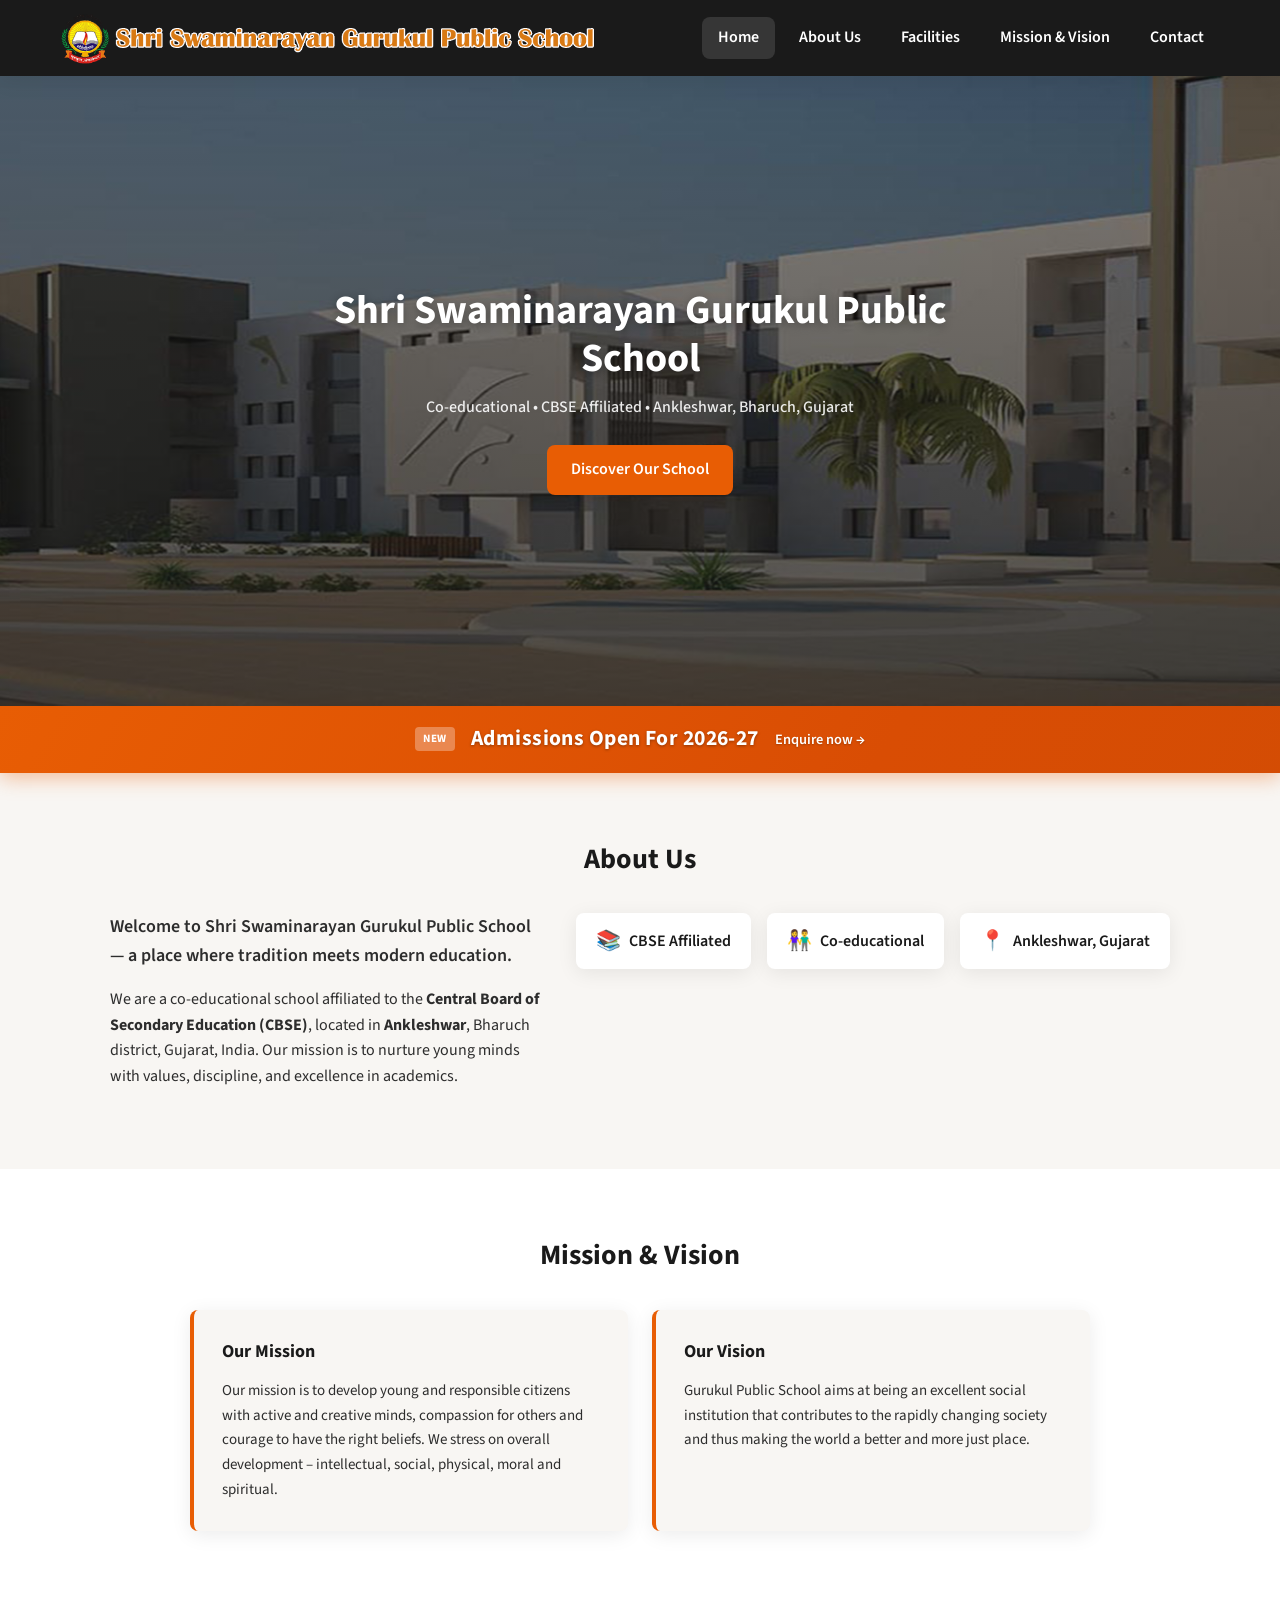
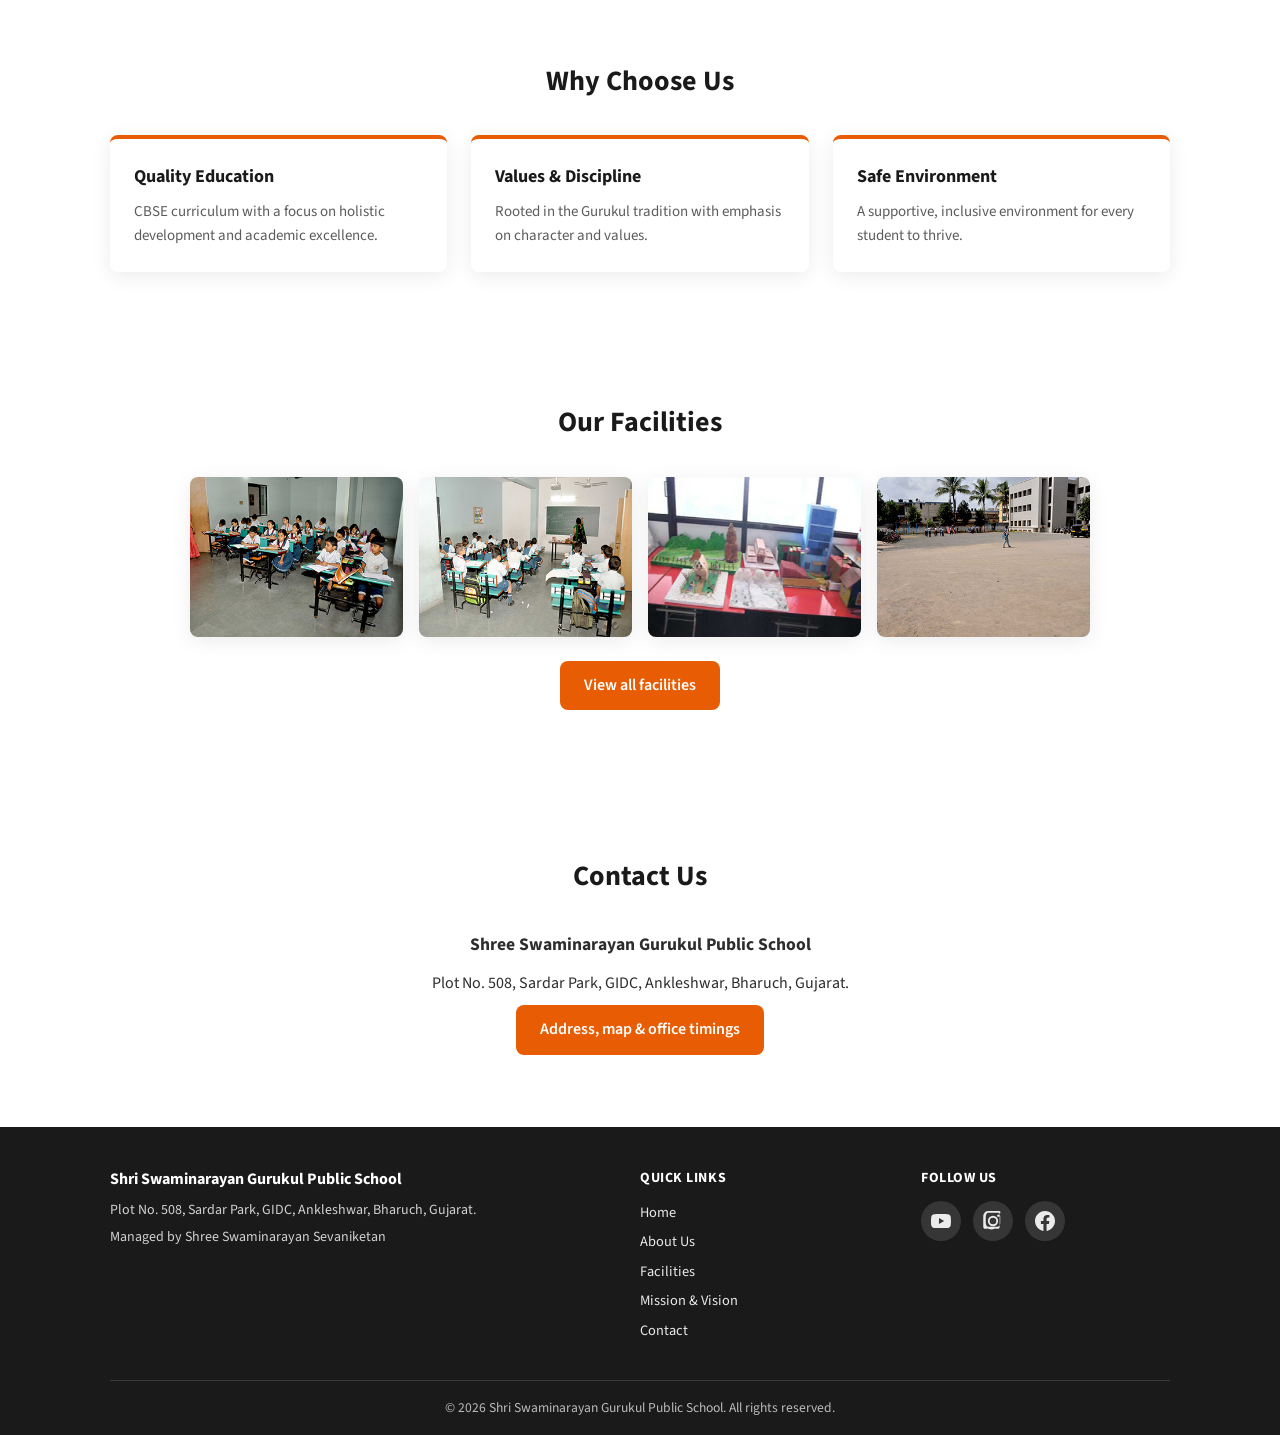
==== index.html @ f77df887 "Initial website" ====
<!DOCTYPE html>
<html lang="en">
<head>
  <meta charset="UTF-8">
  <meta name="viewport" content="width=device-width, initial-scale=1.0">
  <meta name="description" content="Shri Swaminarayan Gurukul Public School — Co-educational CBSE school in Ankleshwar, Bharuch, Gujarat, India.">
  <title>Shri Swaminarayan Gurukul Public School | Ankleshwar</title>
  <link rel="icon" href="images/GPS_Logo.gif" type="image/gif">
  <link rel="preconnect" href="https://fonts.googleapis.com">
  <link rel="preconnect" href="https://fonts.gstatic.com" crossorigin>
  <link href="https://fonts.googleapis.com/css2?family=Source+Sans+3:wght@400;600;700&display=swap" rel="stylesheet">
  <link rel="stylesheet" href="css/styles.css">
</head>
<body>
  <header class="header">
    <div class="header-inner">
      <a href="index.html" class="logo-link">
        <img src="images/GPS_Logo.gif" alt="Shri Swaminarayan Gurukul Public School" class="logo">
      </a>
      <button type="button" class="nav-toggle" aria-label="Open menu" aria-expanded="false">
        <span class="nav-toggle-bar"></span>
        <span class="nav-toggle-bar"></span>
        <span class="nav-toggle-bar"></span>
      </button>
      <nav class="nav">
        <ul class="nav-list">
          <li><a href="index.html" class="nav-link active">Home</a></li>
          <li><a href="about.html" class="nav-link">About Us</a></li>
          <li><a href="facilities.html" class="nav-link">Facilities</a></li>
          <li><a href="#mission-vision" class="nav-link">Mission & Vision</a></li>
          <li><a href="contact.html" class="nav-link">Contact</a></li>
        </ul>
      </nav>
    </div>
  </header>

  <main>
    <section class="hero">
      <div class="hero-overlay"></div>
      <img src="images/GPS.jpg" alt="Shri Swaminarayan Gurukul Public School campus" class="hero-image">
      <div class="hero-content">
        <h1 class="hero-title">Shri Swaminarayan Gurukul Public School</h1>
        <p class="hero-subtitle">Co-educational • CBSE Affiliated • Ankleshwar, Bharuch, Gujarat</p>
        <a href="#about" class="btn btn-primary">Discover Our School</a>
      </div>
    </section>

    <a href="contact.html" class="admissions-banner">
      <span class="admissions-banner-shine"></span>
      <span class="admissions-banner-content">
        <span class="admissions-banner-badge">New</span>
        <span class="admissions-banner-text">Admissions Open For 2026-27</span>
        <span class="admissions-banner-cta">Enquire now →</span>
      </span>
    </a>

    <section id="about" class="section about">
      <div class="container">
        <h2 class="section-title">About Us</h2>
        <div class="about-grid">
          <div class="about-content">
            <p class="about-lead">Welcome to Shri Swaminarayan Gurukul Public School — a place where tradition meets modern education.</p>
            <p>We are a co-educational school affiliated to the <strong>Central Board of Secondary Education (CBSE)</strong>, located in <strong>Ankleshwar</strong>, Bharuch district, Gujarat, India. Our mission is to nurture young minds with values, discipline, and excellence in academics.</p>
          </div>
          <div class="about-badges">
            <div class="badge">
              <span class="badge-icon">📚</span>
              <span>CBSE Affiliated</span>
            </div>
            <div class="badge">
              <span class="badge-icon">👫</span>
              <span>Co-educational</span>
            </div>
            <div class="badge">
              <span class="badge-icon">📍</span>
              <span>Ankleshwar, Gujarat</span>
            </div>
          </div>
        </div>
      </div>
    </section>

    <section id="mission-vision" class="section mission-vision">
      <div class="container">
        <h2 class="section-title">Mission & Vision</h2>
        <div class="mission-vision-grid">
          <div class="mission-vision-card mission">
            <h3>Our Mission</h3>
            <p>Our mission is to develop young and responsible citizens with active and creative minds, compassion for others and courage to have the right beliefs. We stress on overall development – intellectual, social, physical, moral and spiritual.</p>
          </div>
          <div class="mission-vision-card vision">
            <h3>Our Vision</h3>
            <p>Gurukul Public School aims at being an excellent social institution that contributes to the rapidly changing society and thus making the world a better and more just place.</p>
          </div>
        </div>
      </div>
    </section>

    <section id="highlights" class="section highlights">
      <div class="container">
        <h2 class="section-title">Why Choose Us</h2>
        <ul class="highlights-list">
          <li class="highlight-card">
            <h3>Quality Education</h3>
            <p>CBSE curriculum with a focus on holistic development and academic excellence.</p>
          </li>
          <li class="highlight-card">
            <h3>Values & Discipline</h3>
            <p>Rooted in the Gurukul tradition with emphasis on character and values.</p>
          </li>
          <li class="highlight-card">
            <h3>Safe Environment</h3>
            <p>A supportive, inclusive environment for every student to thrive.</p>
          </li>
        </ul>
      </div>
    </section>

    <section id="facilities" class="section facilities-teaser">
      <div class="container">
        <h2 class="section-title">Our Facilities</h2>
        <div class="facilities-teaser-grid">
          <a href="facilities.html" class="facility-teaser-item">
            <img src="images/classroom.jpg" alt="Classroom">
          </a>
          <a href="facilities.html" class="facility-teaser-item">
            <img src="images/science-lab.jpg" alt="Science Lab">
          </a>
          <a href="facilities.html" class="facility-teaser-item">
            <img src="images/art-craft-lab.jpg" alt="Art & Craft Lab">
          </a>
          <a href="facilities.html" class="facility-teaser-item">
            <img src="images/playground.jpg" alt="Playground">
          </a>
        </div>
        <p class="facilities-teaser-cta"><a href="facilities.html" class="btn btn-primary">View all facilities</a></p>
      </div>
    </section>

    <section id="contact" class="section contact">
      <div class="container">
        <h2 class="section-title">Contact Us</h2>
        <div class="contact-info">
          <p class="contact-name"><strong>Shree Swaminarayan Gurukul Public School</strong></p>
          <p>Plot No. 508, Sardar Park, GIDC, Ankleshwar, Bharuch, Gujarat.</p>
          <p><a href="contact.html" class="btn btn-primary">Address, map &amp; office timings</a></p>
        </div>
      </div>
    </section>
  </main>

  <footer class="footer">
    <div class="container">
      <div class="footer-grid">
        <div class="footer-brand">
          <p class="footer-school-name">Shri Swaminarayan Gurukul Public School</p>
          <p class="footer-address">Plot No. 508, Sardar Park, GIDC, Ankleshwar, Bharuch, Gujarat.</p>
          <p class="footer-managed">Managed by Shree Swaminarayan Sevaniketan</p>
        </div>
        <div class="footer-links">
          <p class="footer-heading">Quick Links</p>
          <ul class="footer-list">
            <li><a href="index.html">Home</a></li>
            <li><a href="about.html">About Us</a></li>
            <li><a href="facilities.html">Facilities</a></li>
            <li><a href="index.html#mission-vision">Mission &amp; Vision</a></li>
            <li><a href="contact.html">Contact</a></li>
          </ul>
        </div>
        <div class="footer-social">
          <p class="footer-heading">Follow Us</p>
          <div class="footer-social-links">
            <a href="https://www.youtube.com/@swaminarayangurukulanklesh1311" target="_blank" rel="noopener noreferrer" class="footer-social-link" aria-label="YouTube">
              <svg class="footer-icon" viewBox="0 0 24 24" aria-hidden="true"><path fill="currentColor" d="M23.498 6.186a3.016 3.016 0 0 0-2.122-2.136C19.505 3.545 12 3.545 12 3.545s-7.505 0-9.377.505A3.017 3.017 0 0 0 .502 6.186C0 8.07 0 12 0 12s0 3.93.502 5.814a3.016 3.016 0 0 0 2.122 2.136c1.871.505 9.376.505 9.376.505s7.505 0 9.377-.505a3.015 3.015 0 0 0 2.122-2.136C24 15.93 24 12 24 12s0-3.93-.502-5.814zM9.545 15.568V8.432L15.818 12l-6.273 3.568z"/></svg>
            </a>
            <a href="https://www.instagram.com/gurukul.publicschool/?hl=en" target="_blank" rel="noopener noreferrer" class="footer-social-link" aria-label="Instagram">
              <svg class="footer-icon" viewBox="0 0 24 24" aria-hidden="true"><path fill="currentColor" d="M12 2.163c3.204 0 3.584.012 4.85.07 3.252.058 2.844.278 3.808 3.848.058 1.665.057 4.427.057 4.427s-.002 2.762-.057 4.427c-.964 3.57-1.556 3.79-3.808 3.848-1.266.058-1.644.07-4.85.07-3.204 0-3.584-.012-4.85-.07-2.252-.058-2.844-.278-3.808-3.848-.058-1.665-.057-4.427-.057-4.427s.002-2.762.057-4.427c.964-3.57 1.556-3.79 3.808-3.848 1.266-.058 1.644-.07 4.85-.07zM12 0C8.741 0 8.333.014 7.053.072 2.695.272 2.69.658.457 4.84.298 6.57.286 9.336.286 12s.012 5.43.057 7.16c.262 1.383.607 2.084 2.373 2.084.56 0 1.07-.014 1.537-.041 3.018-.42 2.69 1.053 5.909 1.053s2.89-1.473 5.909-1.053c.467.027.977.041 1.537.041 1.766 0 2.111-.701 2.373-2.084.057-1.73.057-4.497.057-7.16s-.012-5.43-.057-7.16C21.31.658 21.705.272 17.947.072 16.667.014 16.259 0 12 0zm0 5.838a6.162 6.162 0 1 0 0 12.324 6.162 6.162 0 0 0 0-12.324zM12 16a4 4 0 1 1 0-8 4 4 0 0 1 0 8zm6.406-11.845a1.44 1.44 0 1 0 0 2.881 1.44 1.44 0 0 0 0-2.881z"/></svg>
            </a>
            <a href="https://www.facebook.com/gps.vibes/" target="_blank" rel="noopener noreferrer" class="footer-social-link" aria-label="Facebook">
              <svg class="footer-icon" viewBox="0 0 24 24" aria-hidden="true"><path fill="currentColor" d="M24 12.073c0-6.627-5.373-12-12-12s-12 5.373-12 12c0 5.99 4.388 10.954 10.125 11.854v-8.385H7.078v-3.47h3.047V9.43c0-3.007 1.792-4.669 4.533-4.669 1.312 0 2.686.235 2.686.235v2.953H15.83c-1.491 0-1.956.925-1.956 1.874v2.25h3.328l-.532 3.47h-2.796v8.385C19.612 23.027 24 18.062 24 12.073z"/></svg>
            </a>
          </div>
        </div>
      </div>
      <div class="footer-bottom">
        <p>&copy; <span id="year"></span> Shri Swaminarayan Gurukul Public School. All rights reserved.</p>
      </div>
    </div>
  </footer>

  <script src="js/main.js"></script>
</body>
</html>
---- css/styles.css ----
/* ----- Variables (school branding) ----- */
:root {
  --color-primary: #e85d04;
  --color-primary-dark: #c44a03;
  --color-dark: #1a1a1a;
  --color-light: #f8f6f3;
  --color-white: #ffffff;
  --color-text: #2d2d2d;
  --color-text-muted: #5c5c5c;
  --font-sans: "Source Sans 3", system-ui, sans-serif;
  --shadow: 0 4px 20px rgba(0, 0, 0, 0.08);
  --shadow-hover: 0 8px 30px rgba(0, 0, 0, 0.12);
  --radius: 8px;
  --header-height: 72px;
}

/* ----- Reset & base ----- */
*,
*::before,
*::after {
  box-sizing: border-box;
}

html {
  scroll-behavior: smooth;
}

body {
  margin: 0;
  font-family: var(--font-sans);
  font-size: 1rem;
  line-height: 1.6;
  color: var(--color-text);
  background-color: var(--color-white);
}

img {
  max-width: 100%;
  height: auto;
  display: block;
}

a {
  color: var(--color-primary);
  text-decoration: none;
}

a:hover {
  color: var(--color-primary-dark);
}

/* ----- Layout ----- */
.container {
  width: 100%;
  max-width: 1100px;
  margin: 0 auto;
  padding: 0 1.25rem;
}

.section {
  padding: 4rem 0;
}

.section-title {
  margin: 0 0 2rem;
  font-size: 1.75rem;
  font-weight: 700;
  color: var(--color-dark);
  text-align: center;
}

/* ----- Header ----- */
.header {
  position: sticky;
  top: 0;
  z-index: 100;
  background: var(--color-dark);
  box-shadow: var(--shadow);
}

.header-inner {
  display: flex;
  align-items: center;
  justify-content: space-between;
  max-width: 1200px;
  margin: 0 auto;
  padding: 0.75rem 1.25rem;
  min-height: var(--header-height);
}

.logo-link {
  display: flex;
  align-items: center;
}

.logo {
  height: 52px;
  width: auto;
}

.nav-toggle {
  display: none;
  flex-direction: column;
  justify-content: center;
  gap: 5px;
  width: 44px;
  height: 44px;
  padding: 0;
  border: none;
  background: transparent;
  cursor: pointer;
  color: var(--color-white);
}

.nav-toggle-bar {
  display: block;
  width: 24px;
  height: 2px;
  background: currentColor;
  border-radius: 1px;
  transition: transform 0.2s ease, opacity 0.2s ease;
}

.nav-toggle[aria-expanded="true"] .nav-toggle-bar:nth-child(1) {
  transform: translateY(7px) rotate(45deg);
}

.nav-toggle[aria-expanded="true"] .nav-toggle-bar:nth-child(2) {
  opacity: 0;
}

.nav-toggle[aria-expanded="true"] .nav-toggle-bar:nth-child(3) {
  transform: translateY(-7px) rotate(-45deg);
}

.nav-list {
  display: flex;
  align-items: center;
  gap: 0.5rem;
  list-style: none;
  margin: 0;
  padding: 0;
}

.nav-link {
  display: block;
  padding: 0.5rem 1rem;
  color: var(--color-white);
  font-weight: 600;
  border-radius: var(--radius);
  transition: background 0.2s ease, color 0.2s ease;
}

.nav-link:hover,
.nav-link.active {
  background: rgba(255, 255, 255, 0.12);
  color: var(--color-white);
}

/* ----- Hero ----- */
.hero {
  position: relative;
  min-height: 70vh;
  display: flex;
  align-items: center;
  justify-content: center;
  overflow: hidden;
}

.hero-image {
  position: absolute;
  inset: 0;
  width: 100%;
  height: 100%;
  object-fit: cover;
}

.hero-overlay {
  position: absolute;
  inset: 0;
  background: linear-gradient(
    to bottom,
    rgba(26, 26, 26, 0.5) 0%,
    rgba(26, 26, 26, 0.75) 100%
  );
  z-index: 1;
}

.hero-content {
  position: relative;
  z-index: 2;
  text-align: center;
  padding: 2rem 1.5rem;
  max-width: 700px;
}

.hero-title {
  margin: 0 0 0.75rem;
  font-size: clamp(1.75rem, 4vw, 2.5rem);
  font-weight: 700;
  color: var(--color-white);
  text-shadow: 0 2px 10px rgba(0, 0, 0, 0.3);
  line-height: 1.2;
}

.hero-subtitle {
  margin: 0 0 1.5rem;
  font-size: 1rem;
  color: rgba(255, 255, 255, 0.9);
  font-weight: 500;
}

.btn {
  display: inline-block;
  padding: 0.75rem 1.5rem;
  font-family: var(--font-sans);
  font-size: 1rem;
  font-weight: 600;
  border-radius: var(--radius);
  border: none;
  cursor: pointer;
  transition: background 0.2s ease, transform 0.15s ease;
}

.btn-primary {
  background: var(--color-primary);
  color: var(--color-white);
}

.btn-primary:hover {
  background: var(--color-primary-dark);
  transform: translateY(-1px);
}

/* ----- Admissions banner ----- */
.admissions-banner {
  display: block;
  position: relative;
  margin: 0;
  padding: 1rem 1.5rem;
  background: linear-gradient(120deg, var(--color-primary) 0%, #d94d04 35%, var(--color-primary-dark) 100%);
  background-size: 200% 100%;
  color: #fff;
  text-align: center;
  text-decoration: none;
  overflow: hidden;
  animation: admissions-bg-shift 6s ease-in-out infinite;
  box-shadow: 0 4px 20px rgba(232, 93, 4, 0.4);
  transition: box-shadow 0.3s ease, transform 0.3s ease;
}

.admissions-banner:hover {
  box-shadow: 0 6px 24px rgba(232, 93, 4, 0.35);
  transform: scale(1.01);
  background: linear-gradient(120deg, #eb6b1a 0%, #e85d04 50%, #d94d04 100%);
  background-size: 200% 100%;
}

.admissions-banner-shine {
  position: absolute;
  top: 0;
  left: -100%;
  width: 60%;
  height: 100%;
  background: linear-gradient(
    90deg,
    transparent 0%,
    rgba(255, 255, 255, 0.25) 50%,
    transparent 100%
  );
  animation: admissions-shine 3s ease-in-out infinite;
}

.admissions-banner-content {
  position: relative;
  display: inline-flex;
  flex-wrap: wrap;
  align-items: center;
  justify-content: center;
  gap: 0.5rem 1rem;
}

.admissions-banner-badge {
  display: inline-block;
  padding: 0.2rem 0.5rem;
  font-size: 0.7rem;
  font-weight: 700;
  letter-spacing: 0.05em;
  text-transform: uppercase;
  background: rgba(255, 255, 255, 0.3);
  border-radius: 4px;
  animation: admissions-pulse 2s ease-in-out infinite;
}

.admissions-banner-text {
  font-size: clamp(1rem, 2.5vw, 1.35rem);
  font-weight: 700;
  letter-spacing: 0.02em;
  text-shadow: 0 1px 3px rgba(0, 0, 0, 0.35);
  color: #fff;
}

.admissions-banner-cta {
  font-size: 0.9rem;
  font-weight: 600;
  color: #fff;
  text-shadow: 0 1px 2px rgba(0, 0, 0, 0.25);
  transition: transform 0.25s ease;
}

.admissions-banner:hover .admissions-banner-cta {
  transform: translateX(4px);
}

@keyframes admissions-bg-shift {
  0%, 100% { background-position: 0% 50%; }
  50% { background-position: 100% 50%; }
}

@keyframes admissions-shine {
  0% { left: -100%; }
  60%, 100% { left: 150%; }
}

@keyframes admissions-pulse {
  0%, 100% { opacity: 1; transform: scale(1); }
  50% { opacity: 0.9; transform: scale(1.05); }
}

/* ----- Page hero (inner pages) ----- */
.page-hero {
  padding: 3rem 0;
  background: linear-gradient(135deg, var(--color-dark) 0%, #2d2d2d 100%);
  color: var(--color-white);
  text-align: center;
}

.page-hero-title {
  margin: 0 0 0.5rem;
  font-size: clamp(1.75rem, 4vw, 2.25rem);
  font-weight: 700;
}

.page-hero-subtitle {
  margin: 0;
  font-size: 1rem;
  color: rgba(255, 255, 255, 0.85);
}

/* ----- About page: Principal ----- */
.principal-message {
  background: var(--color-white);
}

.principal-block {
  max-width: 800px;
  margin: 0 auto;
  display: grid;
  gap: 1.5rem;
  align-items: start;
}

@media (min-width: 640px) {
  .principal-block {
    grid-template-columns: 200px 1fr;
  }
}

.principal-photo {
  margin: 0 auto;
}

.principal-img {
  width: 100%;
  max-width: 200px;
  height: auto;
  display: block;
  border-radius: var(--radius);
  box-shadow: var(--shadow);
}

.principal-content p {
  margin: 0 0 1rem;
  color: var(--color-text);
  line-height: 1.7;
}

.principal-lead {
  font-size: 1rem;
  color: var(--color-text-muted);
}

.principal-sign {
  margin-top: 1.5rem !important;
  font-size: 0.95rem;
  color: var(--color-text-muted);
}

/* ----- About page: Our Story ----- */
.about-story {
  background: var(--color-light);
}

.about-story-content {
  max-width: 720px;
  margin: 0 auto;
}

.about-story-content p {
  margin: 0 0 1rem;
  color: var(--color-text);
}

.about-story-content p:last-child {
  margin-bottom: 0;
}

/* ----- About page: Management ----- */
.management {
  background: var(--color-white);
}

.management-block {
  max-width: 720px;
  margin: 0 auto;
  padding: 1.5rem;
  background: var(--color-light);
  border-radius: var(--radius);
  border-left: 4px solid var(--color-primary);
}

.management-block p {
  margin: 0;
  color: var(--color-text);
  line-height: 1.7;
}

/* ----- Administration ----- */
.administration {
  background: var(--color-white);
}

.admin-trust-block {
  max-width: 560px;
  margin: 0 auto 2.5rem;
  padding: 1.25rem 1.5rem;
  background: var(--color-light);
  border-radius: var(--radius);
  border-left: 4px solid var(--color-primary);
}

.admin-trust-block p {
  margin: 0 0 0.5rem;
  color: var(--color-text);
  line-height: 1.6;
}

.admin-trust-block p:last-child {
  margin-bottom: 0;
}

.admin-leadership {
  display: grid;
  gap: 2rem;
  margin-bottom: 2.5rem;
  grid-template-columns: repeat(auto-fit, minmax(240px, 1fr));
  max-width: 700px;
  margin-left: auto;
  margin-right: auto;
  margin-bottom: 2.5rem;
}

.admin-card {
  text-align: center;
  padding: 1.25rem;
  background: var(--color-light);
  border-radius: var(--radius);
  box-shadow: var(--shadow);
}

.admin-photo-wrap {
  width: 140px;
  height: 140px;
  margin: 0 auto 1rem;
  border-radius: 50%;
  overflow: hidden;
  background: var(--color-white);
  box-shadow: var(--shadow);
}

.admin-photo {
  width: 100%;
  height: 100%;
  object-fit: cover;
  display: block;
}

.admin-name {
  margin: 0 0 0.25rem;
  font-size: 1rem;
  font-weight: 700;
  color: var(--color-dark);
}

.admin-role {
  margin: 0 0 0.5rem;
  font-size: 0.9375rem;
  font-weight: 600;
  color: var(--color-primary);
}

.admin-note {
  margin: 0;
  font-size: 0.875rem;
  color: var(--color-text-muted);
  font-style: italic;
}

.admin-trustees {
  max-width: 480px;
  margin: 0 auto;
  padding: 1.25rem 1.5rem;
  background: var(--color-light);
  border-radius: var(--radius);
}

.admin-trustees-title {
  margin: 0 0 0.75rem;
  font-size: 1.0625rem;
  font-weight: 700;
  color: var(--color-dark);
}

.admin-trustees-list {
  margin: 0;
  padding: 0 0 0 1.25rem;
  color: var(--color-text);
  line-height: 1.8;
}

/* ----- Section CTA ----- */
.section-cta {
  text-align: center;
  margin: 2rem 0 0;
}

/* ----- School at a glance ----- */
.school-at-glance {
  background: var(--color-light);
}

.glance-grid {
  display: grid;
  gap: 1rem;
  grid-template-columns: repeat(auto-fit, minmax(200px, 1fr));
  max-width: 800px;
  margin: 0 auto;
}

.glance-item {
  display: flex;
  flex-direction: column;
  align-items: center;
  gap: 0.5rem;
  padding: 1.25rem 1rem;
  background: var(--color-white);
  border-radius: var(--radius);
  box-shadow: var(--shadow);
  text-align: center;
}

.glance-icon {
  font-size: 1.75rem;
}

.glance-label {
  font-size: 0.9375rem;
  font-weight: 600;
  color: var(--color-dark);
}

/* ----- About ----- */
.about {
  background: var(--color-light);
}

.about-grid {
  display: grid;
  gap: 2rem;
  align-items: start;
}

@media (min-width: 768px) {
  .about-grid {
    grid-template-columns: 1fr auto;
  }
}

.about-content p {
  margin: 0 0 1rem;
  color: var(--color-text);
}

.about-lead {
  font-size: 1.125rem;
  font-weight: 600;
  color: var(--color-dark);
}

.about-badges {
  display: flex;
  flex-wrap: wrap;
  gap: 1rem;
  justify-content: center;
}

@media (min-width: 768px) {
  .about-badges {
    justify-content: flex-end;
  }
}

.badge {
  display: flex;
  align-items: center;
  gap: 0.5rem;
  padding: 0.75rem 1.25rem;
  background: var(--color-white);
  border-radius: var(--radius);
  box-shadow: var(--shadow);
  font-weight: 600;
  color: var(--color-dark);
}

.badge-icon {
  font-size: 1.25rem;
}

/* ----- Mission & Vision ----- */
.mission-vision {
  background: var(--color-white);
}

.mission-vision-grid {
  display: grid;
  gap: 1.5rem;
  max-width: 900px;
  margin: 0 auto;
}

@media (min-width: 640px) {
  .mission-vision-grid {
    grid-template-columns: 1fr 1fr;
  }
}

.mission-vision-card {
  padding: 1.75rem;
  background: var(--color-light);
  border-radius: var(--radius);
  border-left: 4px solid var(--color-primary);
  box-shadow: var(--shadow);
}

.mission-vision-card h3 {
  margin: 0 0 0.75rem;
  font-size: 1.125rem;
  color: var(--color-dark);
}

.mission-vision-card p {
  margin: 0;
  font-size: 0.9375rem;
  color: var(--color-text);
  line-height: 1.65;
}

/* ----- Highlights ----- */
.highlights-list {
  display: grid;
  gap: 1.5rem;
  list-style: none;
  margin: 0;
  padding: 0;
}

@media (min-width: 640px) {
  .highlights-list {
    grid-template-columns: repeat(3, 1fr);
  }
}

.highlight-card {
  padding: 1.5rem;
  background: var(--color-white);
  border-radius: var(--radius);
  box-shadow: var(--shadow);
  border-top: 4px solid var(--color-primary);
  transition: box-shadow 0.2s ease, transform 0.2s ease;
}

.highlight-card:hover {
  box-shadow: var(--shadow-hover);
  transform: translateY(-2px);
}

.highlight-card h3 {
  margin: 0 0 0.5rem;
  font-size: 1.125rem;
  color: var(--color-dark);
}

.highlight-card p {
  margin: 0;
  font-size: 0.9375rem;
  color: var(--color-text-muted);
}

/* ----- Contact ----- */
.contact-info {
  text-align: center;
  max-width: 500px;
  margin: 0 auto;
}

.contact-info p {
  margin: 0 0 0.5rem;
  color: var(--color-text);
}

.contact-name {
  font-size: 1.1rem;
  margin-bottom: 0.75rem !important;
}

.contact-managed {
  margin-top: 1rem !important;
  font-size: 0.95rem;
  color: var(--color-text-muted);
}

.contact-address {
  margin-top: 0.5rem !important;
  font-size: 1rem;
}

/* ----- Contact page ----- */
.contact-page-grid {
  display: grid;
  gap: 1.5rem;
  margin-bottom: 3rem;
}

@media (min-width: 768px) {
  .contact-page-grid {
    grid-template-columns: 1fr 1fr;
  }
}

.contact-details-card,
.contact-timings-card {
  padding: 1.75rem;
  background: var(--color-light);
  border-radius: var(--radius);
  border-left: 4px solid var(--color-primary);
  box-shadow: var(--shadow);
}

.contact-card-title {
  margin: 0 0 1rem;
  font-size: 1.25rem;
  font-weight: 700;
  color: var(--color-dark);
}

.contact-details-card p,
.contact-timings-card p {
  margin: 0 0 0.5rem;
  color: var(--color-text);
}

.contact-address-block {
  margin: 0.75rem 0 1rem;
  font-style: normal;
  line-height: 1.6;
  color: var(--color-text);
}

.contact-extra {
  margin-top: 1rem !important;
}

.contact-placeholder {
  color: var(--color-text-muted);
  font-style: italic;
}

.timings-list {
  margin: 0;
}

.timings-list dt {
  font-weight: 600;
  color: var(--color-dark);
  margin-top: 0.75rem;
}

.timings-list dt:first-child {
  margin-top: 0;
}

.timings-list dd {
  margin: 0.25rem 0 0;
  color: var(--color-text);
}

.timings-note {
  margin-top: 1rem !important;
  font-size: 0.9rem;
  color: var(--color-text-muted);
}

.contact-map-section {
  margin-top: 2rem;
}

.contact-map-section .section-title {
  margin-bottom: 1rem;
}

.map-wrapper {
  position: relative;
  width: 100%;
  border-radius: var(--radius);
  overflow: hidden;
  box-shadow: var(--shadow);
  background: var(--color-light);
  aspect-ratio: 16 / 10;
}

.contact-map {
  position: absolute;
  top: 0;
  left: 0;
  width: 100%;
  height: 100%;
  border: 0;
}

.map-link-p {
  text-align: center;
  margin: 1rem 0 0;
}

.map-link-p .btn {
  display: inline-block;
}

/* ----- Facilities ----- */
.facilities-intro {
  text-align: center;
  max-width: 600px;
  margin: 0 auto 2rem;
  color: var(--color-text);
}

.facilities-grid {
  display: grid;
  gap: 1.5rem;
  list-style: none;
  margin: 0;
  padding: 0;
  grid-template-columns: repeat(auto-fill, minmax(260px, 1fr));
}

.facility-card {
  background: var(--color-white);
  border-radius: var(--radius);
  box-shadow: var(--shadow);
  overflow: hidden;
  transition: box-shadow 0.2s ease, transform 0.2s ease;
}

.facility-card:hover {
  box-shadow: var(--shadow-hover);
  transform: translateY(-2px);
}

.facility-image-wrap {
  aspect-ratio: 4 / 3;
  overflow: hidden;
  background: var(--color-light);
}

.facility-image {
  width: 100%;
  height: 100%;
  object-fit: cover;
  display: block;
}

.facility-title {
  margin: 0;
  padding: 1rem 1.25rem;
  font-size: 1.0625rem;
  font-weight: 700;
  color: var(--color-dark);
}

/* Facilities teaser on home */
.facilities-teaser {
  background: var(--color-white);
}

.facilities-teaser-grid {
  display: grid;
  gap: 1rem;
  grid-template-columns: repeat(4, 1fr);
  max-width: 900px;
  margin: 0 auto 1.5rem;
}

@media (max-width: 767px) {
  .facilities-teaser-grid {
    grid-template-columns: repeat(2, 1fr);
  }
}

.facility-teaser-item {
  display: block;
  border-radius: var(--radius);
  overflow: hidden;
  box-shadow: var(--shadow);
  transition: box-shadow 0.2s ease;
}

.facility-teaser-item:hover {
  box-shadow: var(--shadow-hover);
}

.facility-teaser-item img {
  width: 100%;
  aspect-ratio: 4 / 3;
  object-fit: cover;
  display: block;
}

.facilities-teaser .btn {
  display: inline-block;
}

.facilities-teaser-cta {
  text-align: center;
}

/* ----- Footer ----- */
.footer {
  padding: 2.5rem 0 0;
  background: var(--color-dark);
  color: rgba(255, 255, 255, 0.85);
  font-size: 0.9rem;
}

.footer a {
  color: rgba(255, 255, 255, 0.9);
  text-decoration: none;
  transition: color 0.2s ease;
}

.footer a:hover {
  color: var(--color-white);
}

.footer-grid {
  display: grid;
  gap: 2rem;
  padding-bottom: 2rem;
  border-bottom: 1px solid rgba(255, 255, 255, 0.15);
}

@media (min-width: 640px) {
  .footer-grid {
    grid-template-columns: 1fr 1fr 1fr;
  }
}

@media (min-width: 900px) {
  .footer-grid {
    grid-template-columns: 2fr 1fr 1fr;
  }
}

.footer-school-name {
  margin: 0 0 0.5rem;
  font-weight: 700;
  font-size: 1rem;
  color: var(--color-white);
}

.footer-address,
.footer-managed {
  margin: 0 0 0.35rem;
  font-size: 0.875rem;
  line-height: 1.5;
  color: rgba(255, 255, 255, 0.8);
}

.footer-heading {
  margin: 0 0 0.75rem;
  font-weight: 700;
  font-size: 0.875rem;
  color: var(--color-white);
  text-transform: uppercase;
  letter-spacing: 0.04em;
}

.footer-list {
  margin: 0;
  padding: 0;
  list-style: none;
}

.footer-list li {
  margin: 0 0 0.4rem;
}

.footer-list a {
  font-size: 0.9rem;
}

.footer-social-links {
  display: flex;
  gap: 0.75rem;
  flex-wrap: wrap;
}

.footer-social-link {
  display: flex;
  align-items: center;
  justify-content: center;
  width: 40px;
  height: 40px;
  border-radius: 50%;
  background: rgba(255, 255, 255, 0.12);
  color: var(--color-white);
  transition: background 0.2s ease, transform 0.2s ease;
}

.footer-social-link:hover {
  background: var(--color-primary);
  transform: scale(1.08);
}

.footer-icon {
  width: 20px;
  height: 20px;
}

.footer-bottom {
  padding: 1rem 0;
  text-align: center;
}

.footer-bottom p {
  margin: 0;
  font-size: 0.85rem;
  color: rgba(255, 255, 255, 0.7);
}

/* ----- Mobile nav ----- */
@media (max-width: 767px) {
  .nav-toggle {
    display: flex;
  }

  .nav {
    position: absolute;
    top: 100%;
    left: 0;
    right: 0;
    background: var(--color-dark);
    box-shadow: var(--shadow);
    max-height: 0;
    overflow: hidden;
    transition: max-height 0.3s ease;
  }

  .nav.is-open {
    max-height: 280px;
  }

  .nav-list {
    flex-direction: column;
    padding: 1rem;
    gap: 0;
  }

  .nav-link {
    padding: 0.75rem 1rem;
    width: 100%;
  }
}
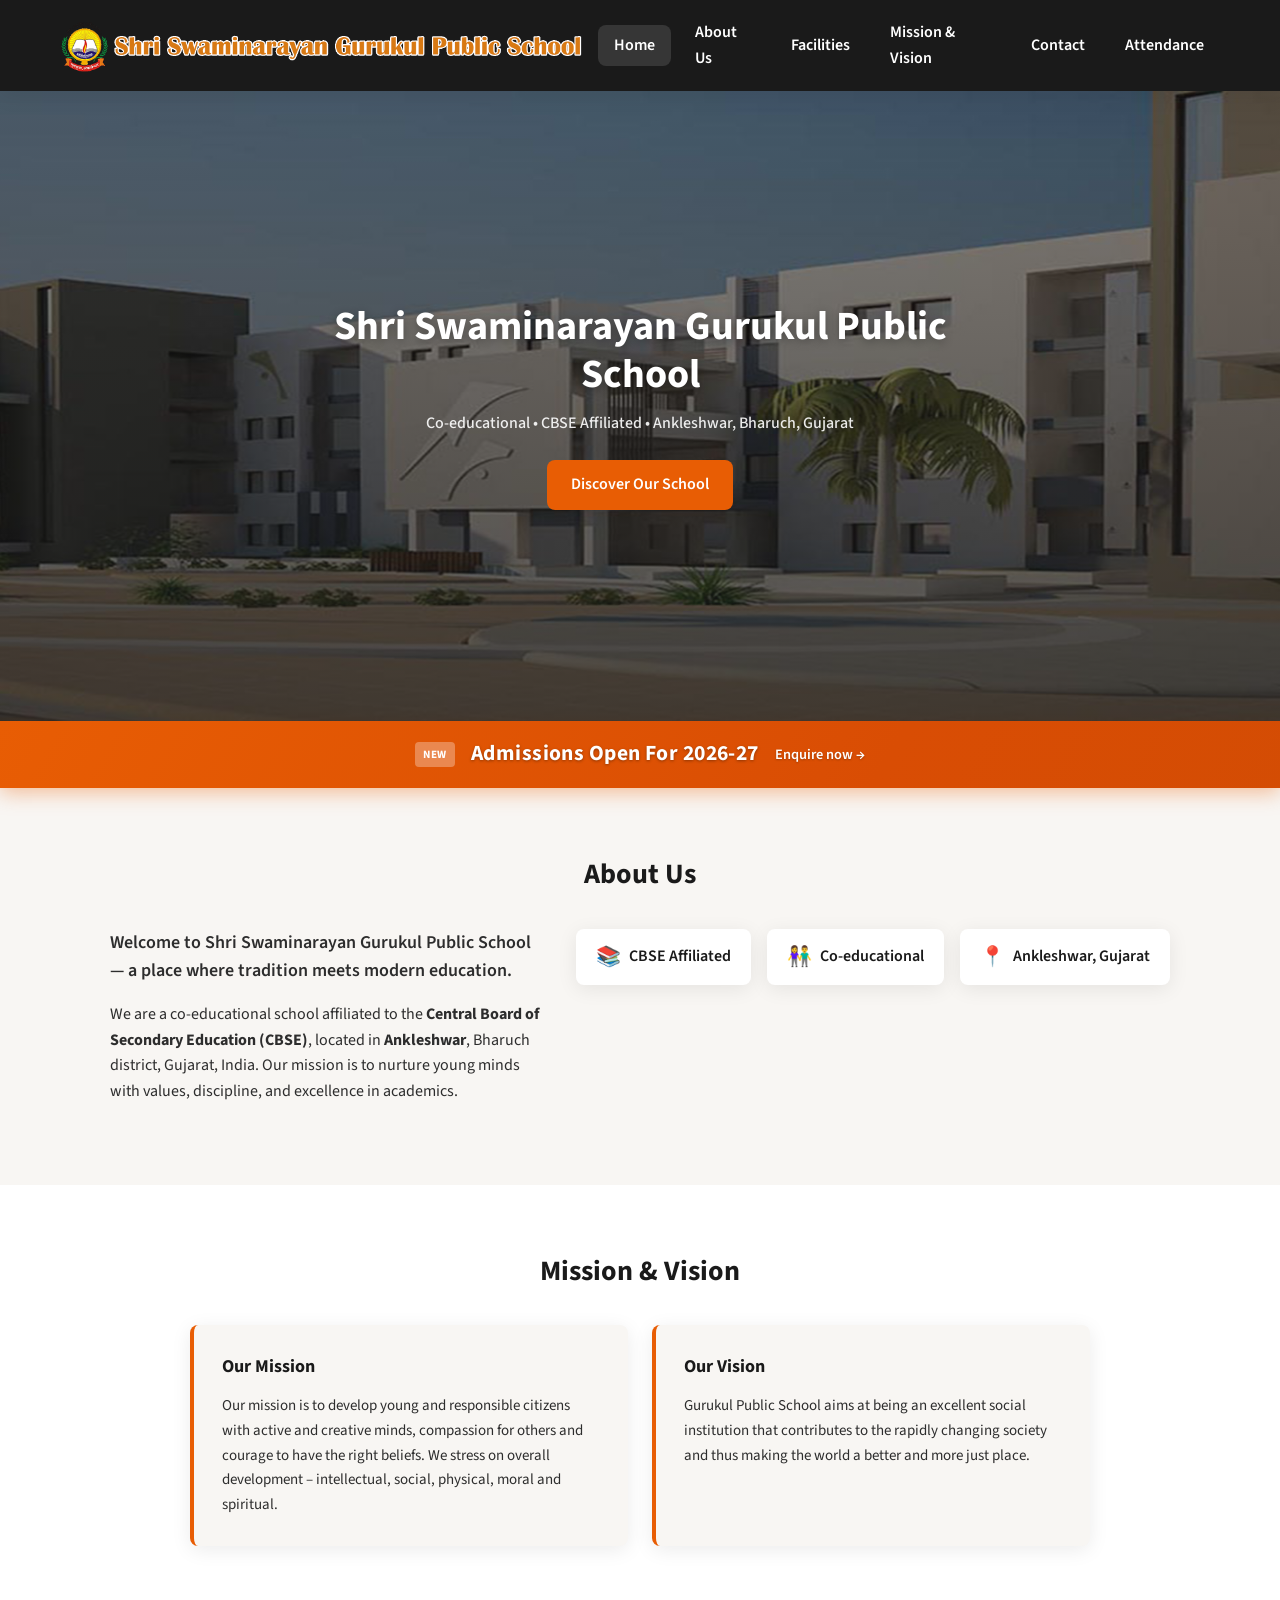
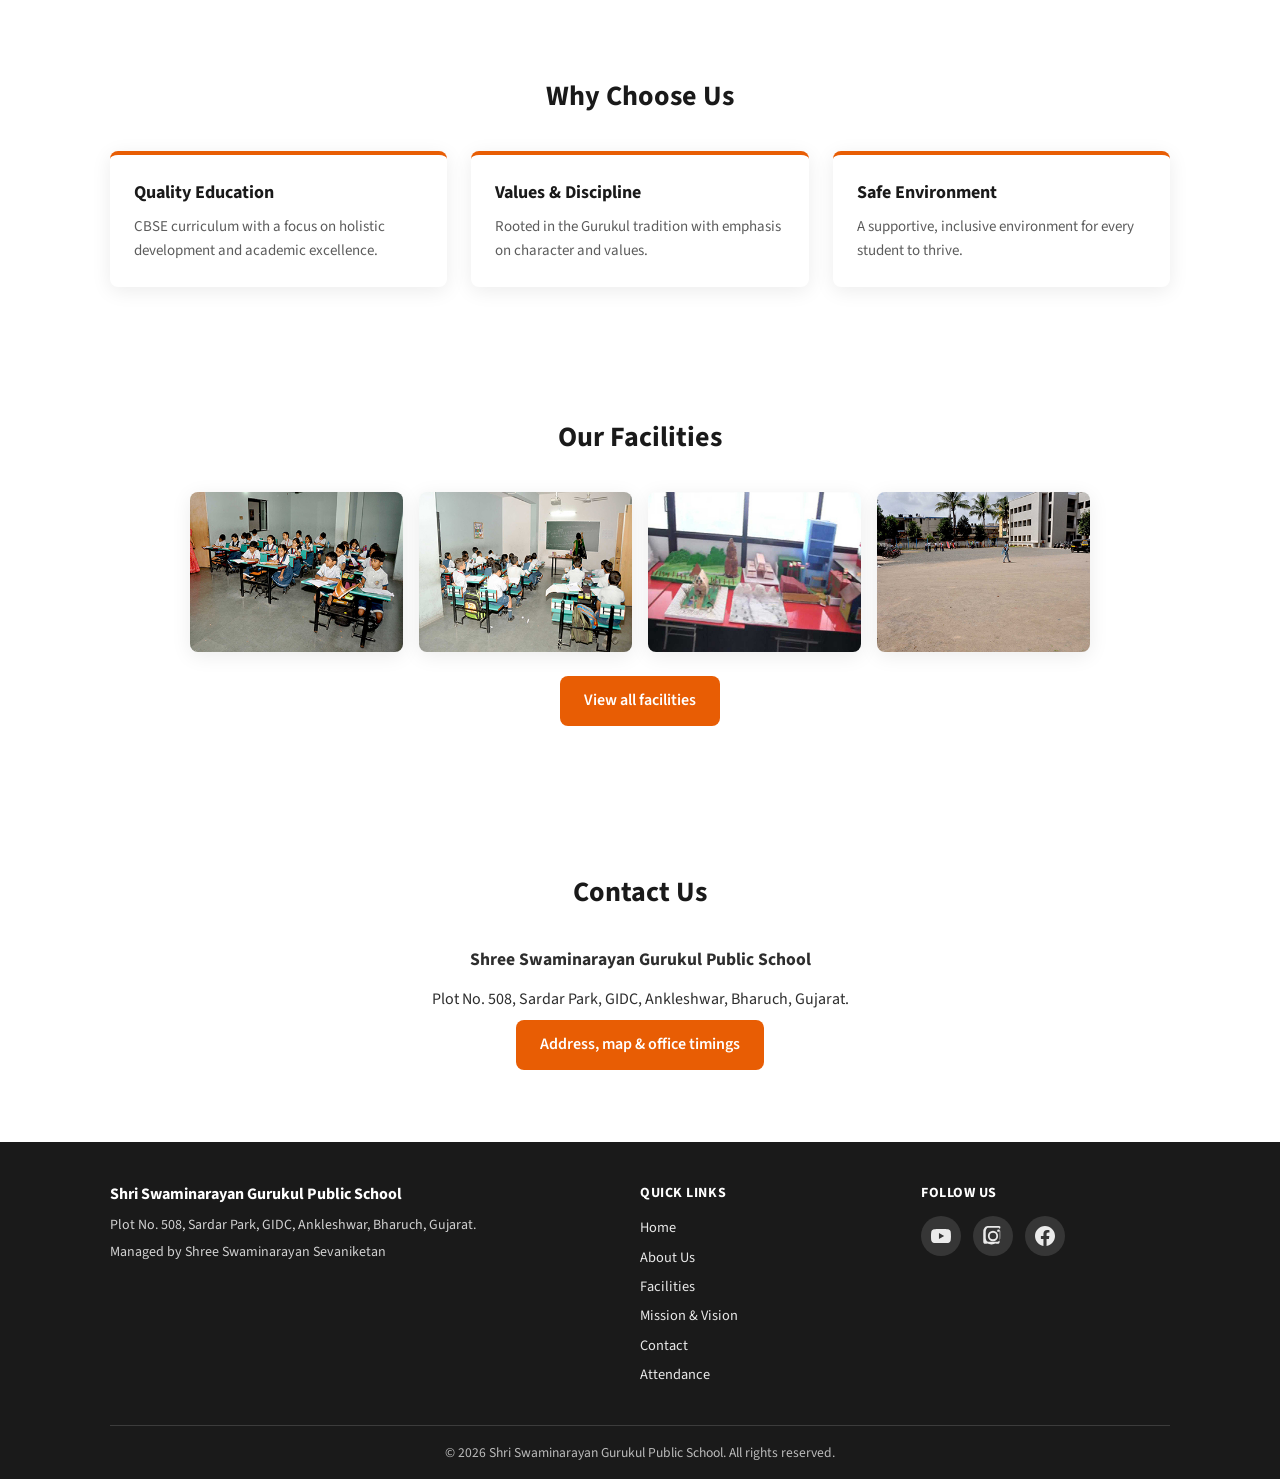
==== commit 45cb6c2b: "Add attendance panel with Supabase integration" ====
--- a/index.html
+++ b/index.html
@@ -29,6 +29,7 @@
           <li><a href="facilities.html" class="nav-link">Facilities</a></li>
           <li><a href="#mission-vision" class="nav-link">Mission & Vision</a></li>
           <li><a href="contact.html" class="nav-link">Contact</a></li>
+          <li><a href="attendance.html" class="nav-link">Attendance</a></li>
         </ul>
       </nav>
     </div>
@@ -165,6 +166,7 @@
             <li><a href="facilities.html">Facilities</a></li>
             <li><a href="index.html#mission-vision">Mission &amp; Vision</a></li>
             <li><a href="contact.html">Contact</a></li>
+            <li><a href="attendance.html">Attendance</a></li>
           </ul>
         </div>
         <div class="footer-social">
--- a/css/styles.css
+++ b/css/styles.css
@@ -1100,3 +1100,141 @@
     width: 100%;
   }
 }
+
+/* ----- Attendance panel ----- */
+.attendance-panel {
+  background: var(--color-light);
+}
+
+.attendance-message {
+  min-height: 1.5rem;
+  margin-bottom: 1rem;
+  font-weight: 600;
+}
+
+.attendance-message-success {
+  color: #0b7a28;
+}
+
+.attendance-message-error {
+  color: #b42318;
+}
+
+.attendance-message-info {
+  color: #1d4ed8;
+}
+
+.attendance-toolbar {
+  display: grid;
+  grid-template-columns: repeat(auto-fit, minmax(170px, 1fr));
+  gap: 0.9rem;
+  align-items: end;
+  margin-bottom: 1rem;
+}
+
+.attendance-field label {
+  display: block;
+  font-size: 0.9rem;
+  font-weight: 600;
+  margin-bottom: 0.35rem;
+}
+
+.attendance-field input {
+  width: 100%;
+  border: 1px solid #d0d5dd;
+  border-radius: var(--radius);
+  padding: 0.65rem 0.75rem;
+  font: inherit;
+  background: var(--color-white);
+}
+
+.attendance-date-field input {
+  min-height: 42px;
+}
+
+.attendance-meta {
+  margin: 0 0 1rem;
+  font-size: 0.92rem;
+  color: var(--color-text-muted);
+}
+
+.attendance-table-wrap {
+  background: var(--color-white);
+  border-radius: var(--radius);
+  overflow-x: auto;
+  box-shadow: var(--shadow);
+}
+
+.attendance-table {
+  width: 100%;
+  border-collapse: collapse;
+  min-width: 820px;
+}
+
+.attendance-table th,
+.attendance-table td {
+  padding: 0.8rem 0.9rem;
+  border-bottom: 1px solid #eaecf0;
+  text-align: left;
+  vertical-align: middle;
+}
+
+.attendance-table th {
+  font-size: 0.85rem;
+  letter-spacing: 0.02em;
+  text-transform: uppercase;
+  color: var(--color-text-muted);
+  background: #f8f9fb;
+}
+
+.attendance-empty {
+  text-align: center !important;
+  color: var(--color-text-muted);
+}
+
+.attendance-status-pill {
+  display: inline-block;
+  padding: 0.3rem 0.55rem;
+  border-radius: 999px;
+  background: #fff2e8;
+  color: #c44a03;
+  font-size: 0.85rem;
+  font-weight: 700;
+}
+
+.attendance-actions-cell {
+  white-space: nowrap;
+}
+
+.attendance-action-btn {
+  padding: 0.5rem 0.8rem;
+  font-size: 0.88rem;
+  margin-right: 0.45rem;
+}
+
+.attendance-action-btn:last-child {
+  margin-right: 0;
+}
+
+.attendance-in-btn {
+  background: #0f8a3c;
+  color: #fff;
+}
+
+.attendance-in-btn:hover {
+  background: #0b7a34;
+}
+
+.attendance-out-btn {
+  background: #8a320f;
+  color: #fff;
+}
+
+.attendance-out-btn:hover {
+  background: #74290b;
+}
+
+.attendance-action-btn:disabled {
+  opacity: 0.55;
+  cursor: not-allowed;
+}
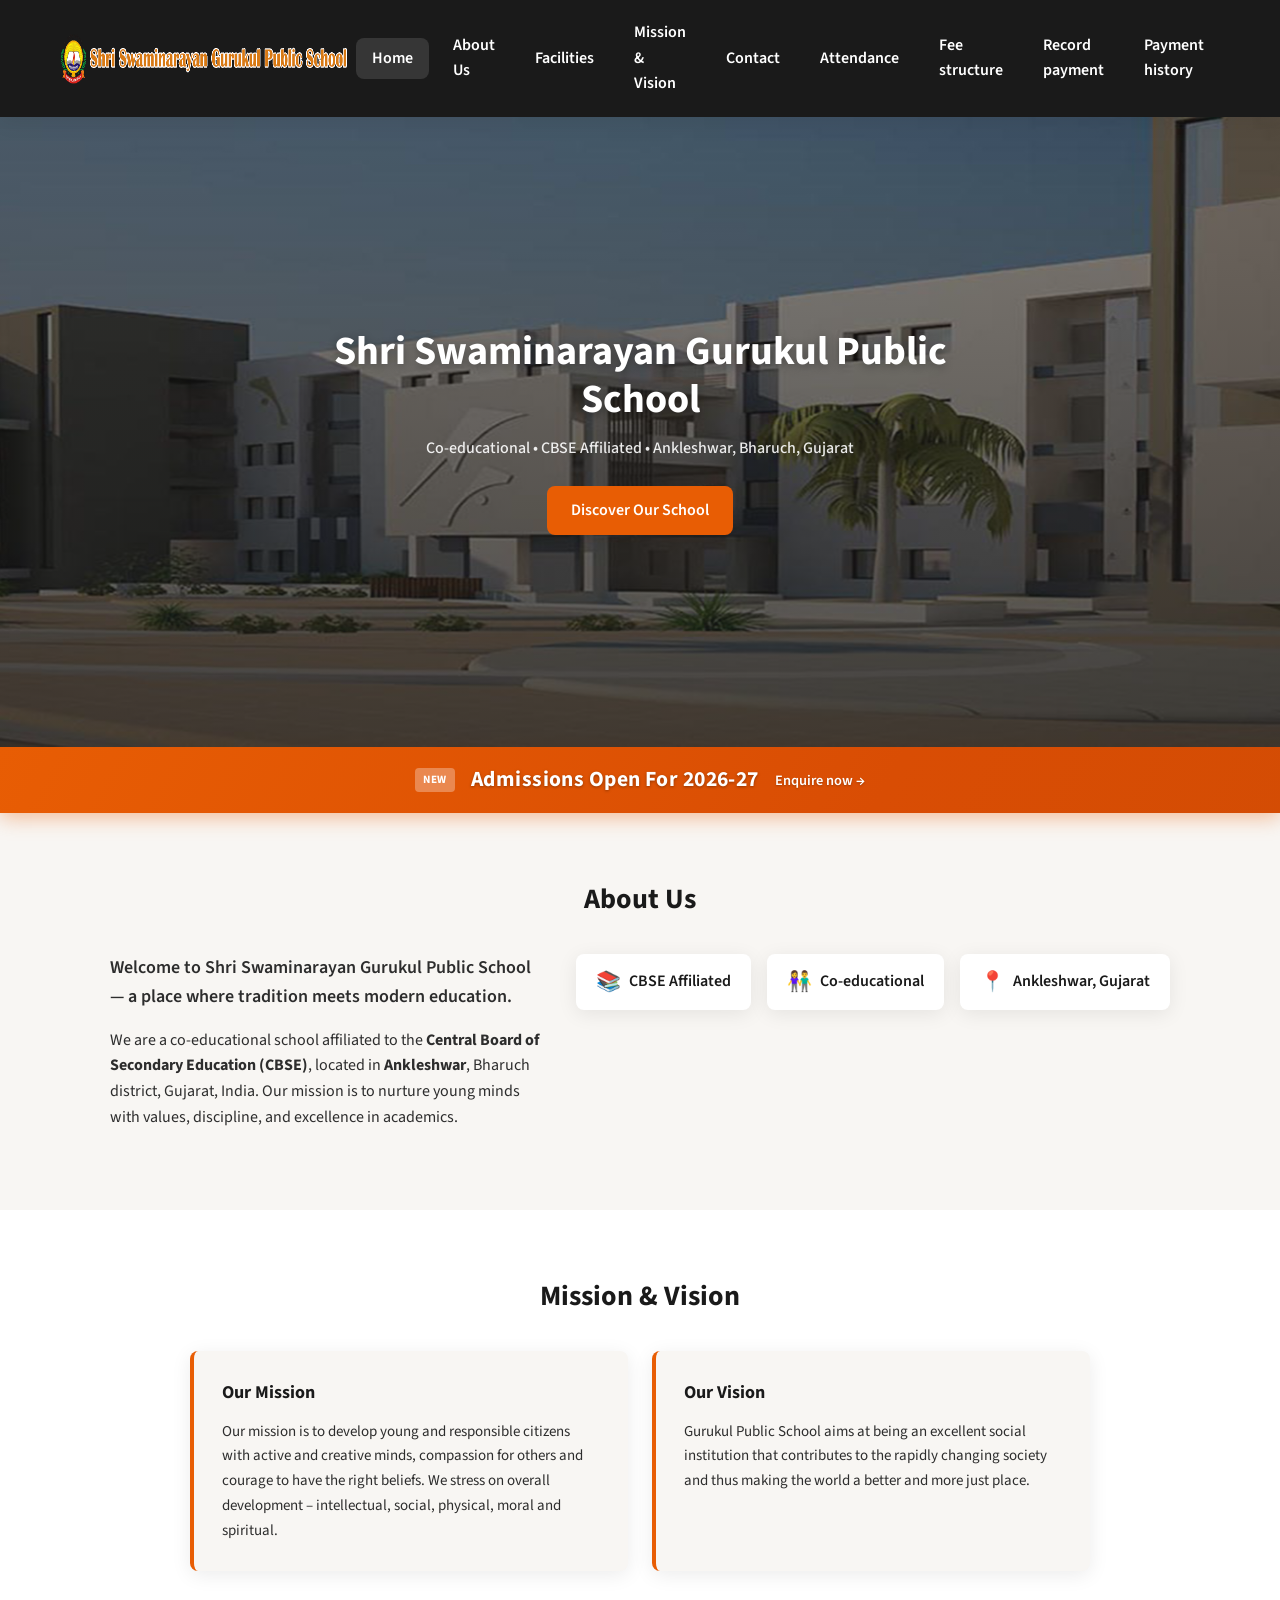
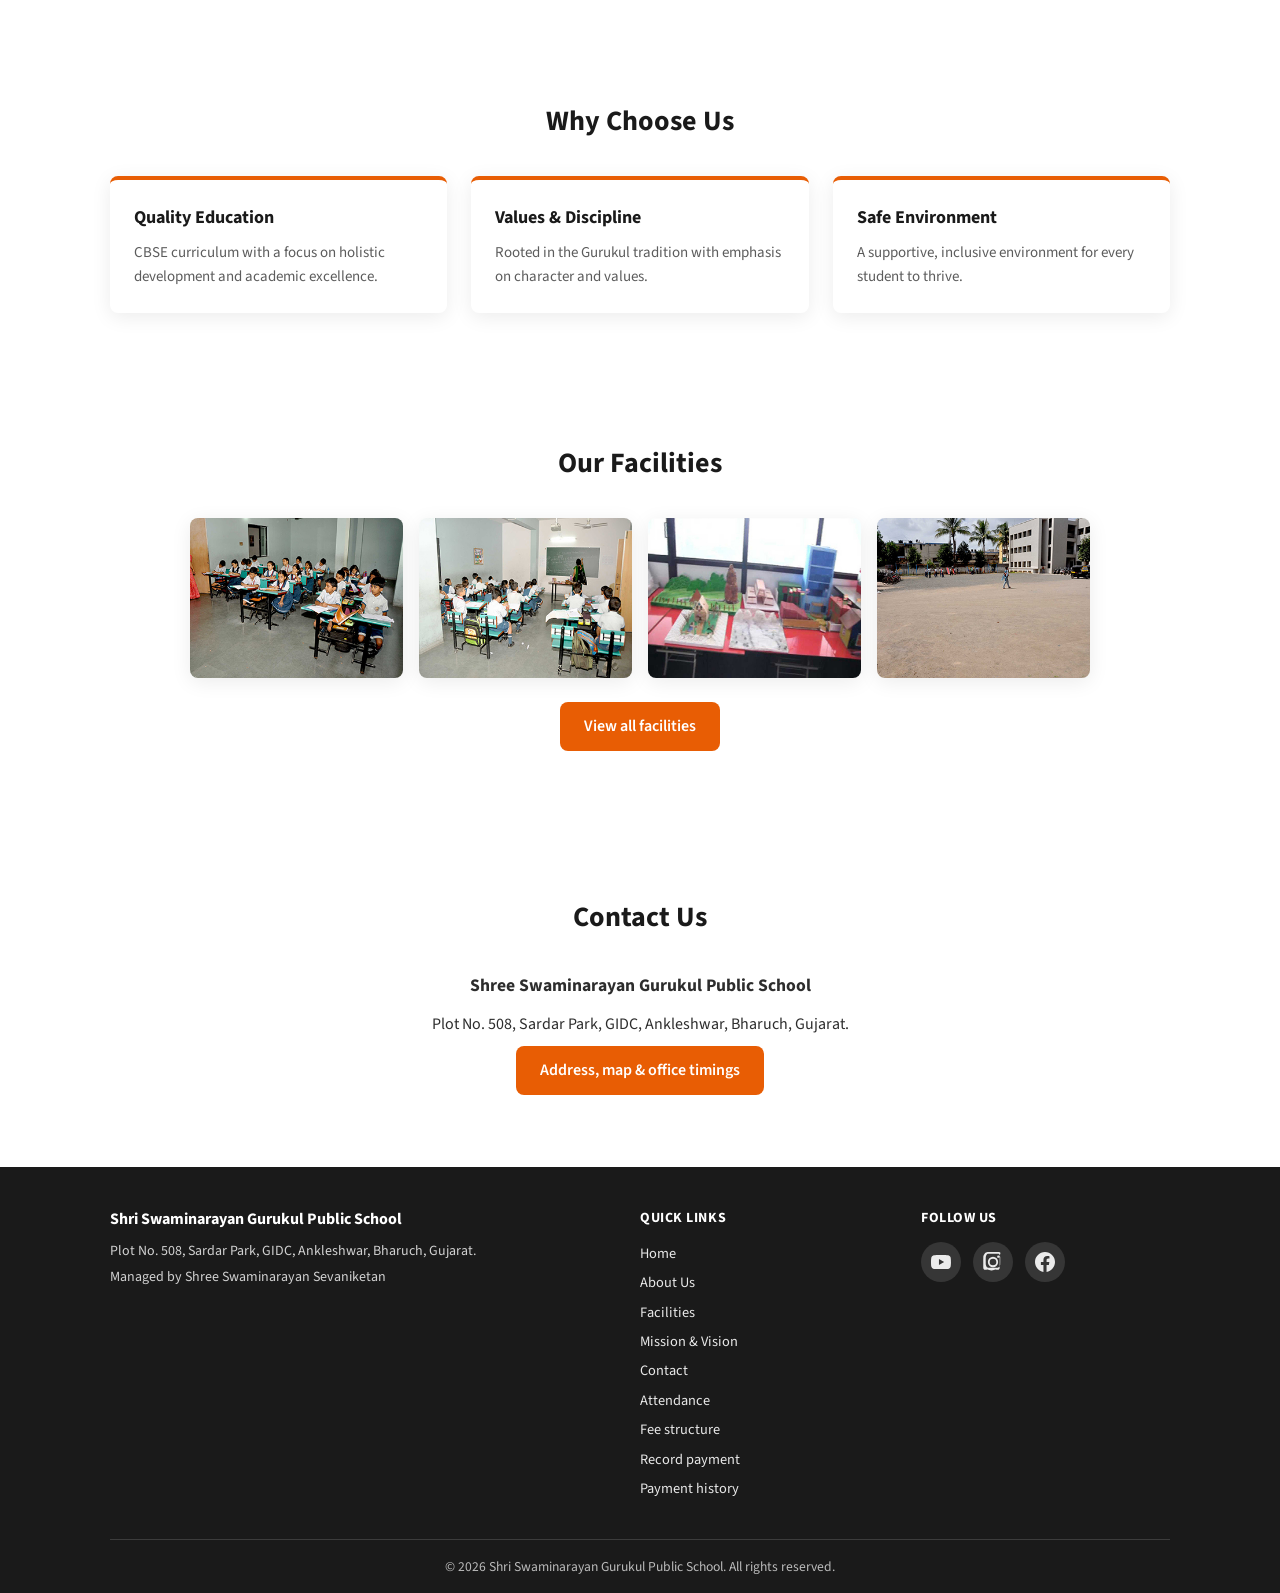
==== commit aabcd831: "Add fee module: structure, payments, receipt, history, and Supabase SQL" ====
--- a/index.html
+++ b/index.html
@@ -30,6 +30,9 @@
           <li><a href="#mission-vision" class="nav-link">Mission & Vision</a></li>
           <li><a href="contact.html" class="nav-link">Contact</a></li>
           <li><a href="attendance.html" class="nav-link">Attendance</a></li>
+          <li><a href="fee-structure.html" class="nav-link">Fee structure</a></li>
+          <li><a href="record-payment.html" class="nav-link">Record payment</a></li>
+          <li><a href="payment-history.html" class="nav-link">Payment history</a></li>
         </ul>
       </nav>
     </div>
@@ -167,6 +170,9 @@
             <li><a href="index.html#mission-vision">Mission &amp; Vision</a></li>
             <li><a href="contact.html">Contact</a></li>
             <li><a href="attendance.html">Attendance</a></li>
+            <li><a href="fee-structure.html">Fee structure</a></li>
+            <li><a href="record-payment.html">Record payment</a></li>
+            <li><a href="payment-history.html">Payment history</a></li>
           </ul>
         </div>
         <div class="footer-social">
--- a/css/styles.css
+++ b/css/styles.css
@@ -32,6 +32,7 @@
   line-height: 1.6;
   color: var(--color-text);
   background-color: var(--color-white);
+  overflow-x: hidden;
 }
 
 img {
@@ -1069,8 +1070,21 @@
 
 /* ----- Mobile nav ----- */
 @media (max-width: 767px) {
+  .header-inner {
+    padding: 0.6rem 0.75rem;
+    min-height: 64px;
+  }
+
+  .logo {
+    height: 40px;
+    max-width: calc(100vw - 105px);
+    object-fit: contain;
+  }
+
   .nav-toggle {
     display: flex;
+    width: 40px;
+    height: 40px;
   }
 
   .nav {
@@ -1083,21 +1097,116 @@
     max-height: 0;
     overflow: hidden;
     transition: max-height 0.3s ease;
+    z-index: 99;
   }
 
   .nav.is-open {
-    max-height: 280px;
+    max-height: min(78dvh, 420px);
+    overflow-y: auto;
+    padding-bottom: max(0.75rem, env(safe-area-inset-bottom));
   }
 
   .nav-list {
     flex-direction: column;
-    padding: 1rem;
+    align-items: stretch;
+    padding: 0.5rem 1rem 1rem;
     gap: 0;
   }
 
   .nav-link {
-    padding: 0.75rem 1rem;
+    padding: 0.62rem 0.9rem;
     width: 100%;
+    text-align: center;
+  }
+
+  .hero {
+    min-height: 58vh;
+  }
+
+  .hero-content {
+    padding: 1.25rem 1rem;
+  }
+
+  .hero-title {
+    font-size: clamp(1.55rem, 7vw, 2rem);
+  }
+
+  .hero-subtitle {
+    font-size: 0.92rem;
+  }
+
+  .btn {
+    padding: 0.68rem 1.2rem;
+    font-size: 0.95rem;
+  }
+
+  .section {
+    padding: 2.9rem 0;
+  }
+
+  .section-title {
+    margin-bottom: 1.5rem;
+    font-size: 1.5rem;
+  }
+
+  .admissions-banner {
+    padding: 0.85rem 0.75rem;
+  }
+
+  .admissions-banner-text {
+    font-size: 1.05rem;
+  }
+
+  .footer {
+    padding-top: 2rem;
+  }
+
+  .footer-grid {
+    gap: 1.5rem;
+    padding-bottom: 1.5rem;
+  }
+
+  .footer-social-links {
+    gap: 0.5rem;
+  }
+}
+
+@supports not (height: 100dvh) {
+  @media (max-width: 767px) {
+    .nav.is-open {
+      max-height: min(78vh, 420px);
+    }
+  }
+}
+
+@media (max-width: 420px) {
+  .logo {
+    height: 36px;
+    max-width: calc(100vw - 96px);
+  }
+
+  .hero {
+    min-height: 52vh;
+  }
+
+  .hero-title {
+    font-size: clamp(1.4rem, 7.5vw, 1.85rem);
+  }
+
+  .hero-subtitle {
+    font-size: 0.88rem;
+  }
+
+  .admissions-banner-content {
+    gap: 0.35rem 0.75rem;
+  }
+
+  .admissions-banner-text {
+    font-size: 0.98rem;
+  }
+
+  .admissions-banner-cta {
+    font-size: 0.82rem;
   }
 }
 
@@ -1122,6 +1231,35 @@
 
 .attendance-message-info {
   color: #1d4ed8;
+}
+
+.attendance-auth-bar {
+  display: flex;
+  justify-content: space-between;
+  align-items: center;
+  gap: 0.75rem;
+  margin-bottom: 1rem;
+  padding: 0.75rem 1rem;
+  border-radius: var(--radius);
+  background: #fff8f3;
+  border: 1px solid #ffe5d1;
+}
+
+.attendance-user {
+  margin: 0;
+  font-weight: 600;
+  color: var(--color-text);
+}
+
+.attendance-logout-btn {
+  background: #5c5c5c;
+  color: #fff;
+  font-size: 0.9rem;
+  padding: 0.5rem 0.9rem;
+}
+
+.attendance-logout-btn:hover {
+  background: #474747;
 }
 
 .attendance-toolbar {
@@ -1177,6 +1315,10 @@
   border-bottom: 1px solid #eaecf0;
   text-align: left;
   vertical-align: middle;
+}
+
+.attendance-cell-label {
+  display: none;
 }
 
 .attendance-table th {
@@ -1238,3 +1380,542 @@
   opacity: 0.55;
   cursor: not-allowed;
 }
+
+.auth-section {
+  background: var(--color-light);
+}
+
+.auth-container {
+  max-width: 460px;
+}
+
+.auth-card {
+  background: var(--color-white);
+  box-shadow: var(--shadow);
+  border-radius: var(--radius);
+  padding: 1.5rem;
+}
+
+.auth-title {
+  margin: 0 0 0.25rem;
+  font-size: 1.5rem;
+  color: var(--color-dark);
+}
+
+.auth-text {
+  margin: 0 0 1rem;
+  color: var(--color-text-muted);
+}
+
+.auth-label {
+  display: block;
+  margin: 0.75rem 0 0.35rem;
+  font-weight: 600;
+}
+
+.auth-input {
+  width: 100%;
+  border: 1px solid #d0d5dd;
+  border-radius: var(--radius);
+  padding: 0.68rem 0.75rem;
+  font: inherit;
+}
+
+.auth-btn {
+  width: 100%;
+  margin-top: 1rem;
+}
+
+.auth-message {
+  min-height: 1.3rem;
+  margin: 0.85rem 0 0;
+  font-weight: 600;
+}
+
+.auth-message-success {
+  color: #0b7a28;
+}
+
+.auth-message-error {
+  color: #b42318;
+}
+
+.auth-message-info {
+  color: #1d4ed8;
+}
+
+@media (max-width: 767px) {
+  .attendance-panel {
+    padding-top: 2.2rem;
+  }
+
+  .attendance-toolbar {
+    grid-template-columns: 1fr;
+    gap: 0.75rem;
+  }
+
+  .attendance-auth-bar {
+    flex-direction: column;
+    align-items: flex-start;
+  }
+
+  .attendance-toolbar .btn {
+    width: 100%;
+  }
+
+  .attendance-meta {
+    margin-bottom: 0.8rem;
+  }
+
+  .attendance-table-wrap {
+    overflow: visible;
+    box-shadow: none;
+    background: transparent;
+  }
+
+  .attendance-table {
+    min-width: 0;
+    border-collapse: separate;
+    border-spacing: 0;
+  }
+
+  .attendance-table thead {
+    display: none;
+  }
+
+  .attendance-table tbody,
+  .attendance-table tr,
+  .attendance-table td {
+    display: block;
+    width: 100%;
+  }
+
+  .attendance-table tr {
+    background: var(--color-white);
+    border-radius: var(--radius);
+    box-shadow: var(--shadow);
+    margin-bottom: 0.85rem;
+    overflow: hidden;
+  }
+
+  .attendance-table td {
+    border-bottom: 1px solid #eef1f4;
+    padding: 0.62rem 0.85rem;
+    font-size: 0.95rem;
+    display: flex;
+    justify-content: space-between;
+    align-items: center;
+    gap: 0.75rem;
+  }
+
+  .attendance-table td:last-child {
+    border-bottom: none;
+  }
+
+  .attendance-cell-label {
+    display: block !important;
+    font-size: 0.8rem;
+    font-weight: 700;
+    letter-spacing: 0.01em;
+    text-transform: uppercase;
+    color: var(--color-text-muted);
+    margin-bottom: 0;
+  }
+
+  .attendance-cell-value {
+    display: block;
+    text-align: right;
+    color: var(--color-text);
+    font-weight: 600;
+  }
+
+  .attendance-empty {
+    text-align: left !important;
+    display: block !important;
+  }
+
+  .attendance-actions-cell {
+    white-space: normal;
+    display: grid !important;
+    grid-template-columns: 1fr 1fr;
+    gap: 0.55rem;
+    padding-top: 0.75rem !important;
+  }
+
+  .attendance-actions-cell .attendance-cell-label {
+    grid-column: 1 / -1;
+    margin-bottom: 0.5rem;
+    text-align: left;
+  }
+
+  .attendance-action-btn {
+    width: 100%;
+    margin-right: 0;
+    padding: 0.58rem 0.55rem;
+    font-size: 0.86rem;
+  }
+}
+
+/* ----- Fee structure (admin) ----- */
+.is-hidden {
+  display: none !important;
+}
+
+.fee-help-text {
+  margin: 0 0 1rem;
+  font-size: 0.92rem;
+  line-height: 1.45;
+  color: var(--color-text-muted);
+  max-width: 52rem;
+}
+
+.attendance-field select.fee-select,
+.fee-select {
+  width: 100%;
+  border: 1px solid #d0d5dd;
+  border-radius: var(--radius);
+  padding: 0.65rem 0.75rem;
+  font: inherit;
+  background: var(--color-white);
+  min-height: 42px;
+}
+
+.fee-amounts-wrap {
+  margin-bottom: 1rem;
+}
+
+.fee-amounts-table th:nth-child(2),
+.fee-amounts-table td:nth-child(2) {
+  width: 7rem;
+}
+
+.fee-code-cell {
+  font-family: ui-monospace, monospace;
+  font-size: 0.88rem;
+  color: var(--color-text-muted);
+}
+
+.fee-amount-input {
+  width: 100%;
+  max-width: 12rem;
+  border: 1px solid #d0d5dd;
+  border-radius: var(--radius);
+  padding: 0.5rem 0.65rem;
+  font: inherit;
+  text-align: right;
+}
+
+.fee-optional-pill {
+  display: inline-block;
+  margin-left: 0.35rem;
+  padding: 0.1rem 0.4rem;
+  font-size: 0.72rem;
+  font-weight: 600;
+  text-transform: uppercase;
+  letter-spacing: 0.02em;
+  color: #5c4d3d;
+  background: #f3e8dc;
+  border-radius: 4px;
+}
+
+.fee-save-row {
+  margin: 0 0 1.5rem;
+}
+
+.fee-denied-nav a {
+  color: var(--color-primary, #1d4ed8);
+  font-weight: 600;
+  text-decoration: none;
+}
+.fee-denied-nav a:hover {
+  text-decoration: underline;
+}
+
+/* ----- Record payment + receipt ----- */
+.rp-toolbar {
+  margin-bottom: 0.5rem;
+}
+
+.rp-search-row-2 {
+  margin-bottom: 0.75rem;
+}
+
+.label-req {
+  color: #b42318;
+  font-weight: 700;
+}
+
+.rp-results {
+  margin-bottom: 1.25rem;
+}
+
+.rp-results-wrap {
+  max-height: min(22rem, 55vh);
+  overflow: auto;
+}
+
+.rp-results-table .rp-select-cell {
+  white-space: nowrap;
+  width: 1%;
+}
+
+.rp-select-btn {
+  font-size: 0.88rem;
+  padding: 0.45rem 0.75rem;
+}
+
+.rp-picked-row {
+  display: flex;
+  flex-wrap: wrap;
+  align-items: center;
+  justify-content: space-between;
+  gap: 0.75rem;
+}
+
+.rp-picked-row .rp-student-name {
+  flex: 1;
+  min-width: 12rem;
+  margin: 0;
+}
+
+.rp-student-picked {
+  margin: 0 0 1rem;
+  padding: 0.75rem 1rem;
+  border-radius: var(--radius);
+  background: #e8f5e9;
+  border: 1px solid #c3e6cb;
+}
+
+.rp-student-name {
+  margin: 0;
+  font-weight: 600;
+  color: var(--color-text);
+}
+
+.rp-form-heading {
+  font-size: 1.1rem;
+  margin: 0 0 0.75rem;
+}
+
+.rp-form-grid {
+  display: grid;
+  grid-template-columns: repeat(auto-fit, minmax(200px, 1fr));
+  gap: 0.9rem 1rem;
+  align-items: end;
+  margin-bottom: 1rem;
+}
+
+.rp-field-wide {
+  grid-column: 1 / -1;
+  max-width: 36rem;
+}
+
+.rp-submit-row {
+  margin: 0.5rem 0 1.5rem;
+}
+
+.rp-success {
+  margin-top: 1rem;
+  padding: 1rem;
+  background: #e8f5e9;
+  border: 1px solid #c3e6cb;
+  border-radius: var(--radius);
+}
+
+.rp-success-p {
+  margin: 0 0 0.5rem;
+}
+
+.receipt-topbar {
+  display: flex;
+  flex-wrap: wrap;
+  justify-content: space-between;
+  align-items: center;
+  gap: 0.75rem;
+  margin-bottom: 0.75rem;
+}
+
+.receipt-topbar-btns {
+  display: flex;
+  flex-wrap: wrap;
+  gap: 0.5rem;
+  align-items: center;
+}
+
+.receipt-sheet {
+  max-width: 32rem;
+  margin: 0 auto 2rem;
+  padding: 1.5rem 1.75rem;
+  background: #fff;
+  border: 1px solid #e2e0da;
+  border-radius: var(--radius);
+  box-shadow: var(--shadow);
+}
+
+.receipt-school {
+  margin: 0 0 0.25rem;
+  font-size: 1.15rem;
+  font-weight: 700;
+  text-align: center;
+}
+
+.receipt-address {
+  margin: 0 0 0.5rem;
+  font-size: 0.9rem;
+  text-align: center;
+  color: var(--color-text-muted);
+  line-height: 1.35;
+}
+
+.receipt-title {
+  margin: 0.75rem 0 1rem;
+  text-align: center;
+  font-size: 0.85rem;
+  font-weight: 700;
+  text-transform: uppercase;
+  letter-spacing: 0.06em;
+}
+
+.receipt-dl {
+  margin: 0 0 0.5rem;
+}
+
+.receipt-dl-row {
+  display: flex;
+  justify-content: space-between;
+  gap: 0.75rem;
+  margin: 0.35rem 0;
+  font-size: 0.95rem;
+}
+
+.receipt-dl-row dt {
+  margin: 0;
+  color: var(--color-text-muted);
+  font-weight: 600;
+}
+
+.receipt-dl-row dd {
+  margin: 0;
+  text-align: right;
+  font-weight: 600;
+}
+
+.receipt-hr {
+  border: 0;
+  border-top: 1px solid #e2e0da;
+  margin: 0.75rem 0;
+}
+
+.receipt-student-name {
+  margin: 0 0 0.5rem;
+  font-size: 1.1rem;
+  font-weight: 700;
+  text-align: center;
+}
+
+.receipt-footer {
+  margin: 1rem 0 0;
+  font-size: 0.8rem;
+  color: var(--color-text-muted);
+}
+
+/* ----- Payment history (admin) ----- */
+.ph-inline-link {
+  font-weight: 600;
+  color: var(--color-primary, #1d4ed8);
+  text-decoration: none;
+}
+.ph-inline-link:hover {
+  text-decoration: underline;
+}
+
+.ph-filters {
+  margin-bottom: 0.5rem;
+}
+
+.ph-filter-row {
+  display: flex;
+  flex-wrap: wrap;
+  gap: 0.9rem 1.25rem;
+  align-items: end;
+  margin-bottom: 0.75rem;
+}
+
+.ph-field-wide {
+  flex: 1 1 12rem;
+  min-width: 10rem;
+  max-width: 22rem;
+}
+
+.ph-apply {
+  flex: 0 0 auto;
+  align-self: end;
+}
+
+.ph-date-input {
+  min-height: 42px;
+  width: 100%;
+  border: 1px solid #d0d5dd;
+  border-radius: var(--radius);
+  padding: 0.6rem 0.75rem;
+  font: inherit;
+}
+
+.ph-table-wrap {
+  margin-top: 0.5rem;
+}
+
+.ph-payments-table {
+  font-size: 0.92rem;
+}
+
+.ph-payments-table th,
+.ph-payments-table td {
+  font-size: inherit;
+  vertical-align: top;
+}
+
+.ph-actions {
+  white-space: nowrap;
+}
+
+.ph-receipt-a {
+  font-size: 0.86rem;
+  padding: 0.45rem 0.6rem;
+}
+
+.ph-muted {
+  color: #9a9a9a;
+  font-weight: 400;
+  padding: 0 0.1rem;
+}
+
+@media print {
+  .no-print {
+    display: none !important;
+  }
+
+  .receipt-page-body {
+    background: #fff;
+  }
+
+  .receipt-sheet {
+    max-width: none;
+    margin: 0;
+    box-shadow: none;
+    border: 0;
+    padding: 0;
+  }
+}
+
+.is-invisible {
+  position: absolute;
+  width: 1px;
+  height: 1px;
+  padding: 0;
+  margin: -1px;
+  overflow: hidden;
+  clip: rect(0, 0, 0, 0);
+  white-space: nowrap;
+  border: 0;
+}
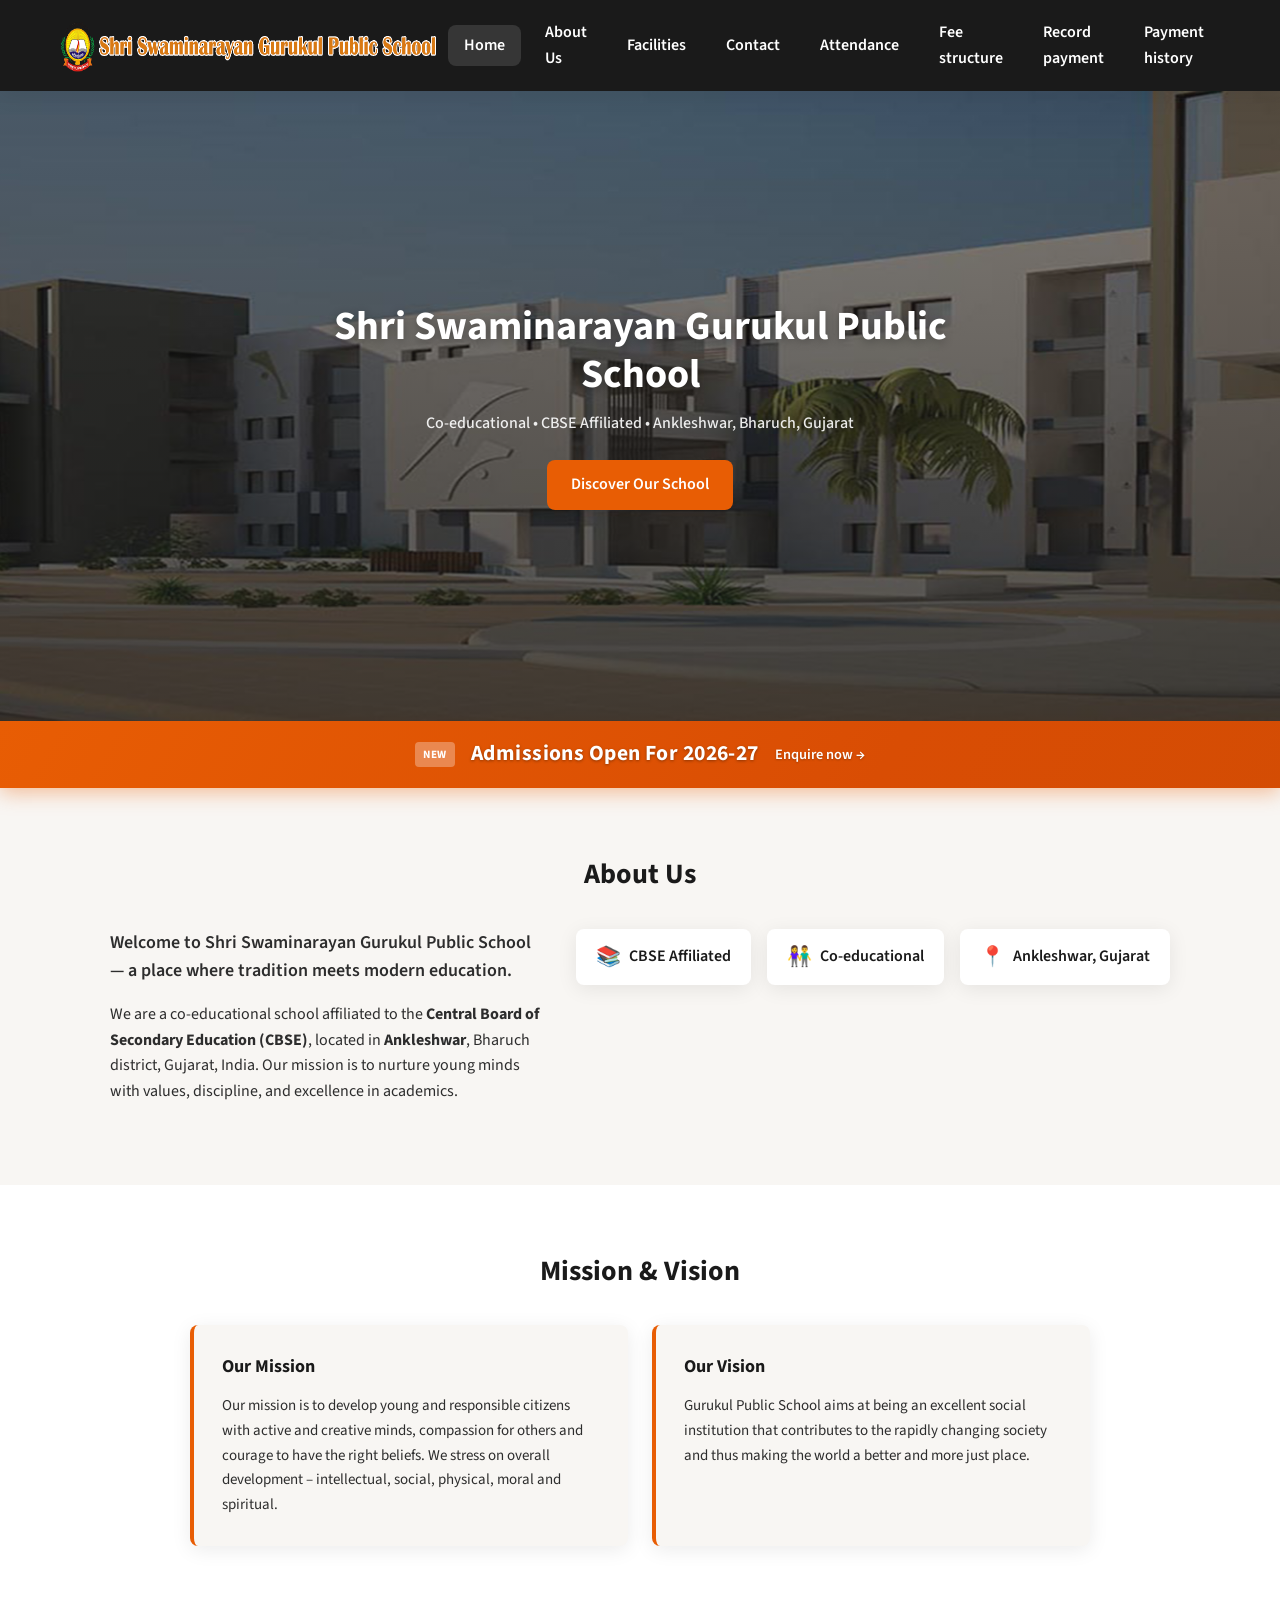
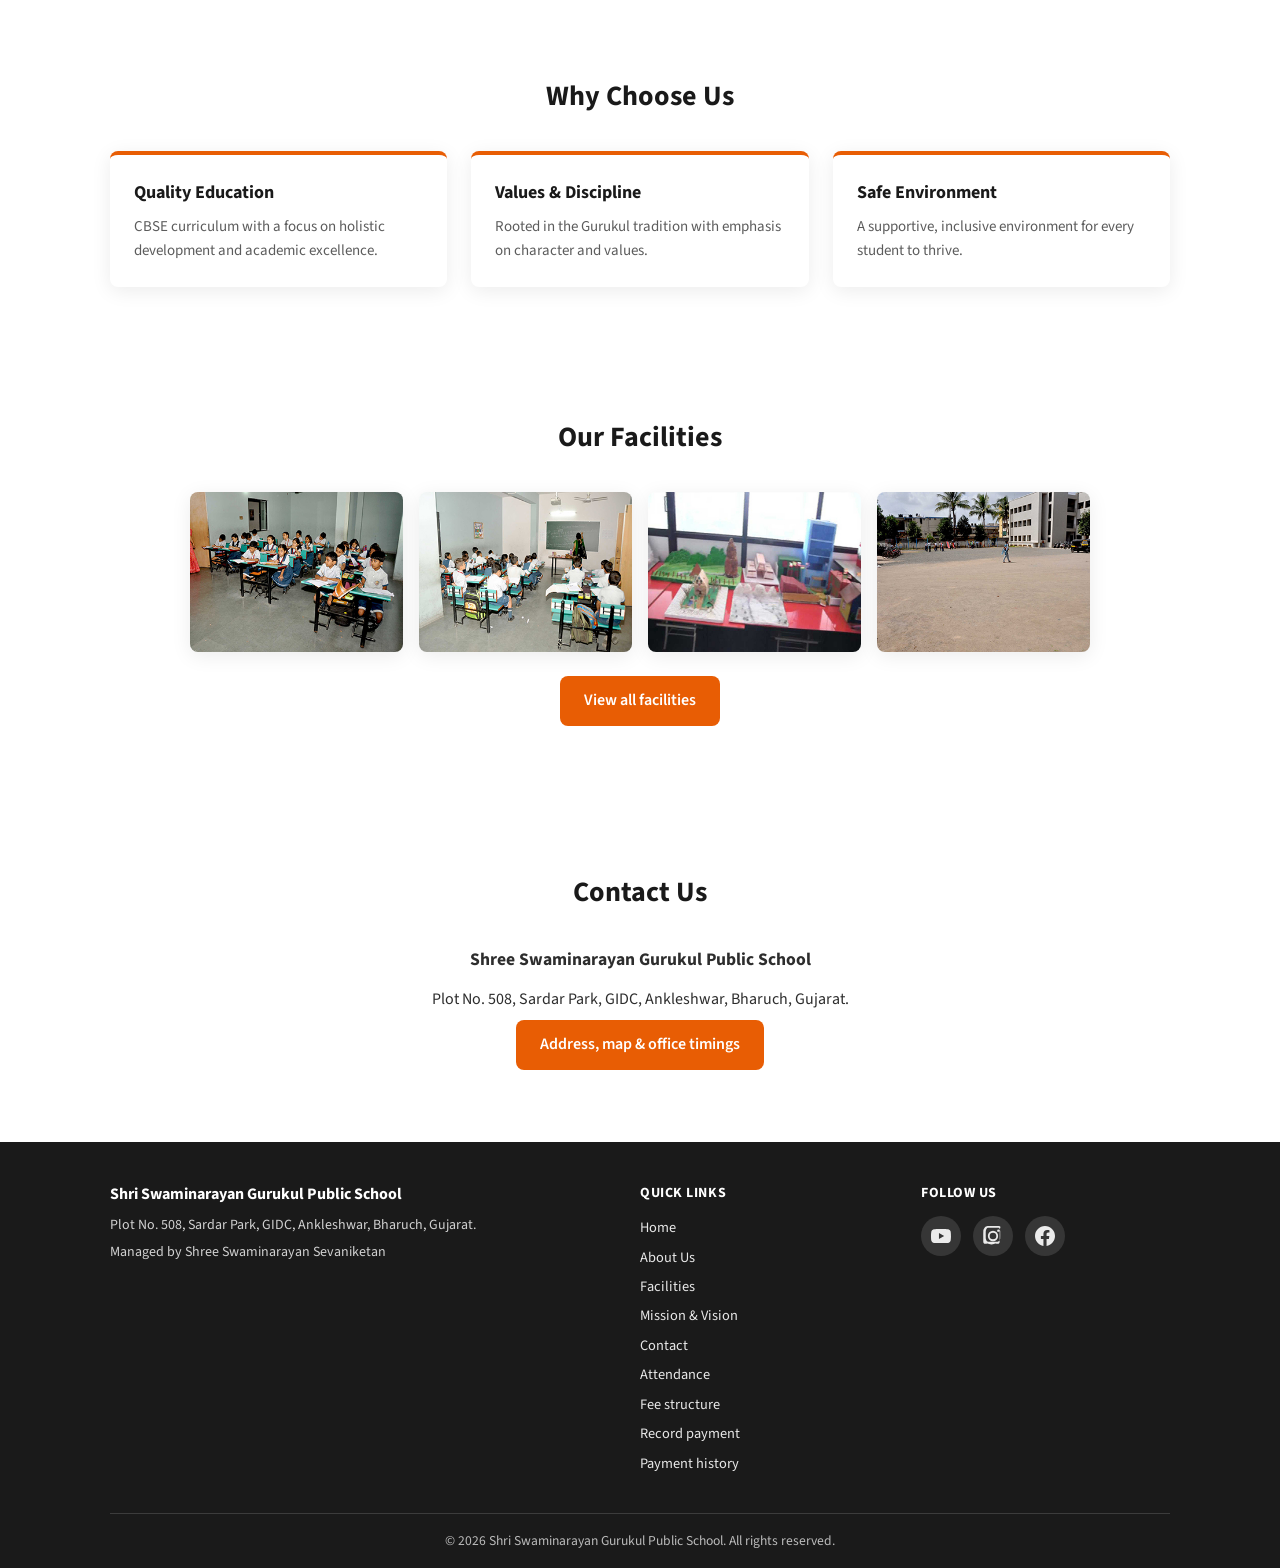
==== commit d21b08db: "Remove Mission & Vision from main header nav" ====
--- a/index.html
+++ b/index.html
@@ -27,7 +27,6 @@
           <li><a href="index.html" class="nav-link active">Home</a></li>
           <li><a href="about.html" class="nav-link">About Us</a></li>
           <li><a href="facilities.html" class="nav-link">Facilities</a></li>
-          <li><a href="#mission-vision" class="nav-link">Mission & Vision</a></li>
           <li><a href="contact.html" class="nav-link">Contact</a></li>
           <li><a href="attendance.html" class="nav-link">Attendance</a></li>
           <li><a href="fee-structure.html" class="nav-link">Fee structure</a></li>
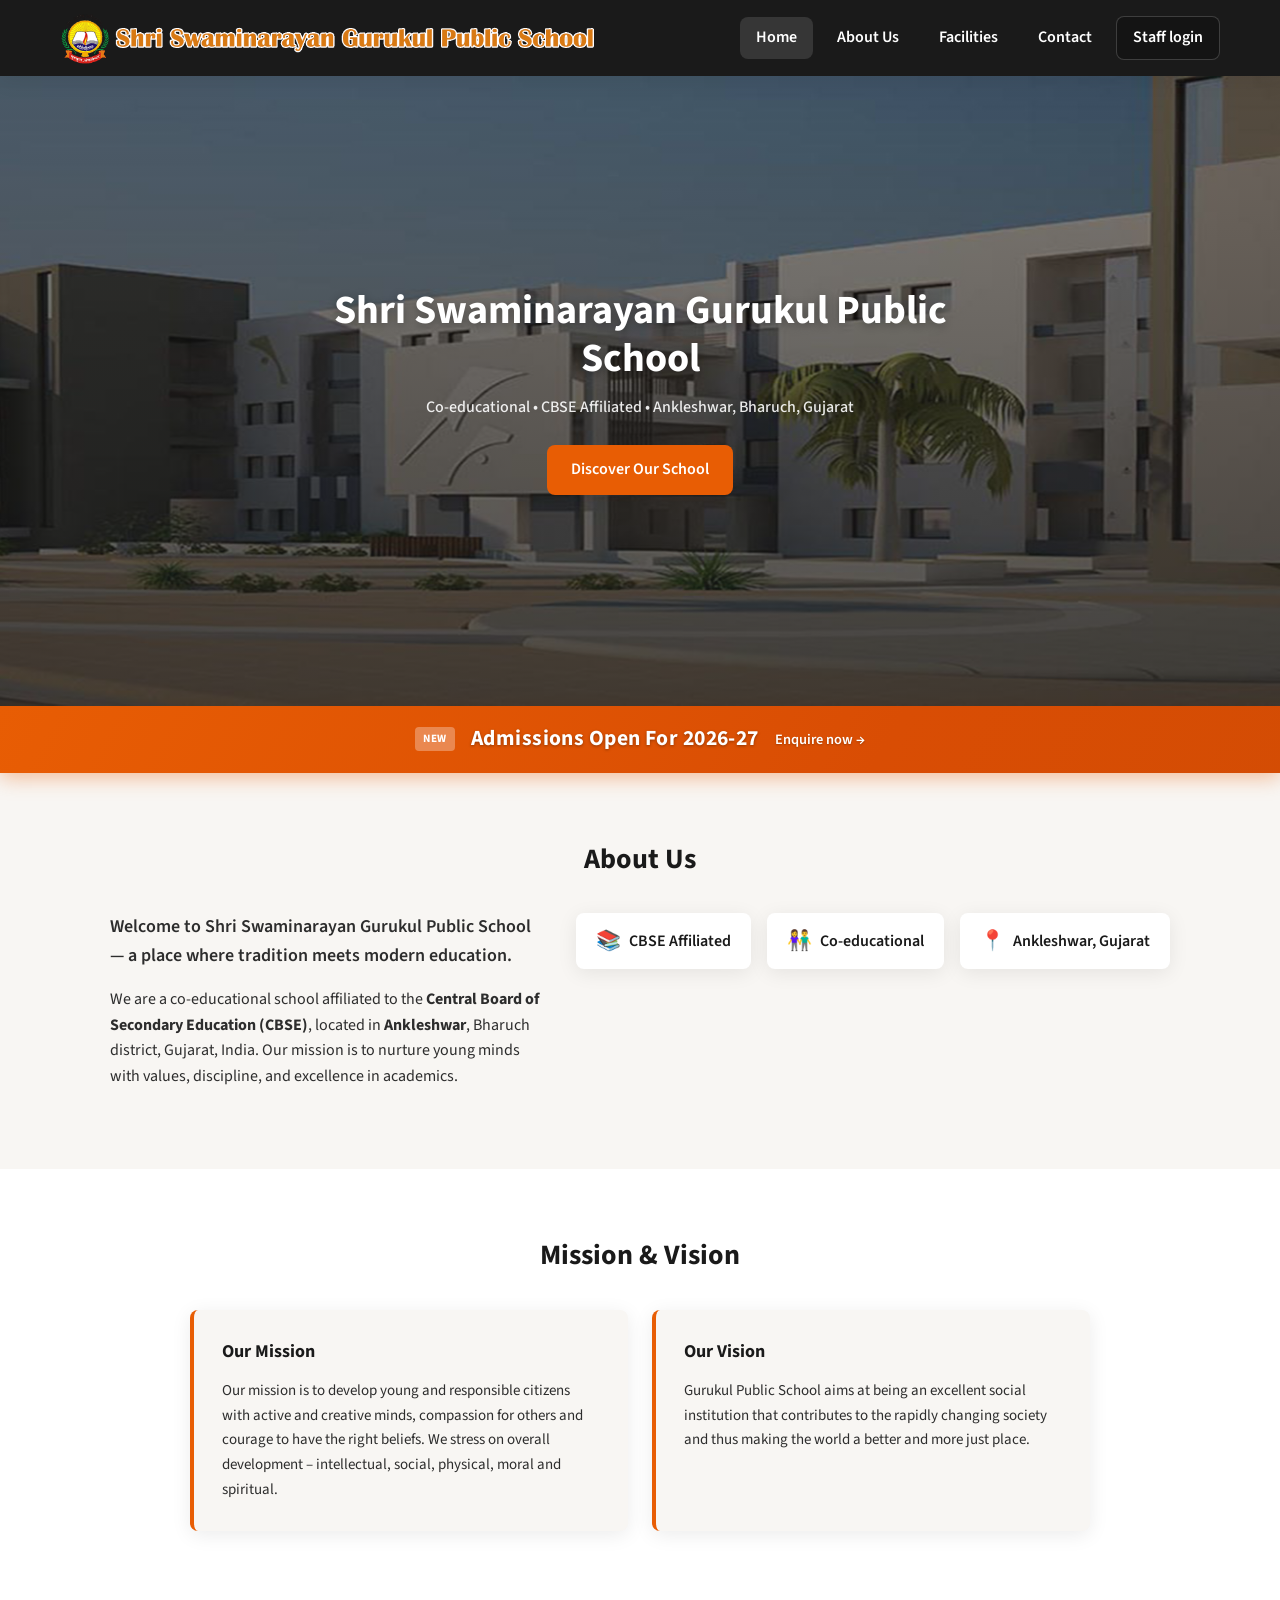
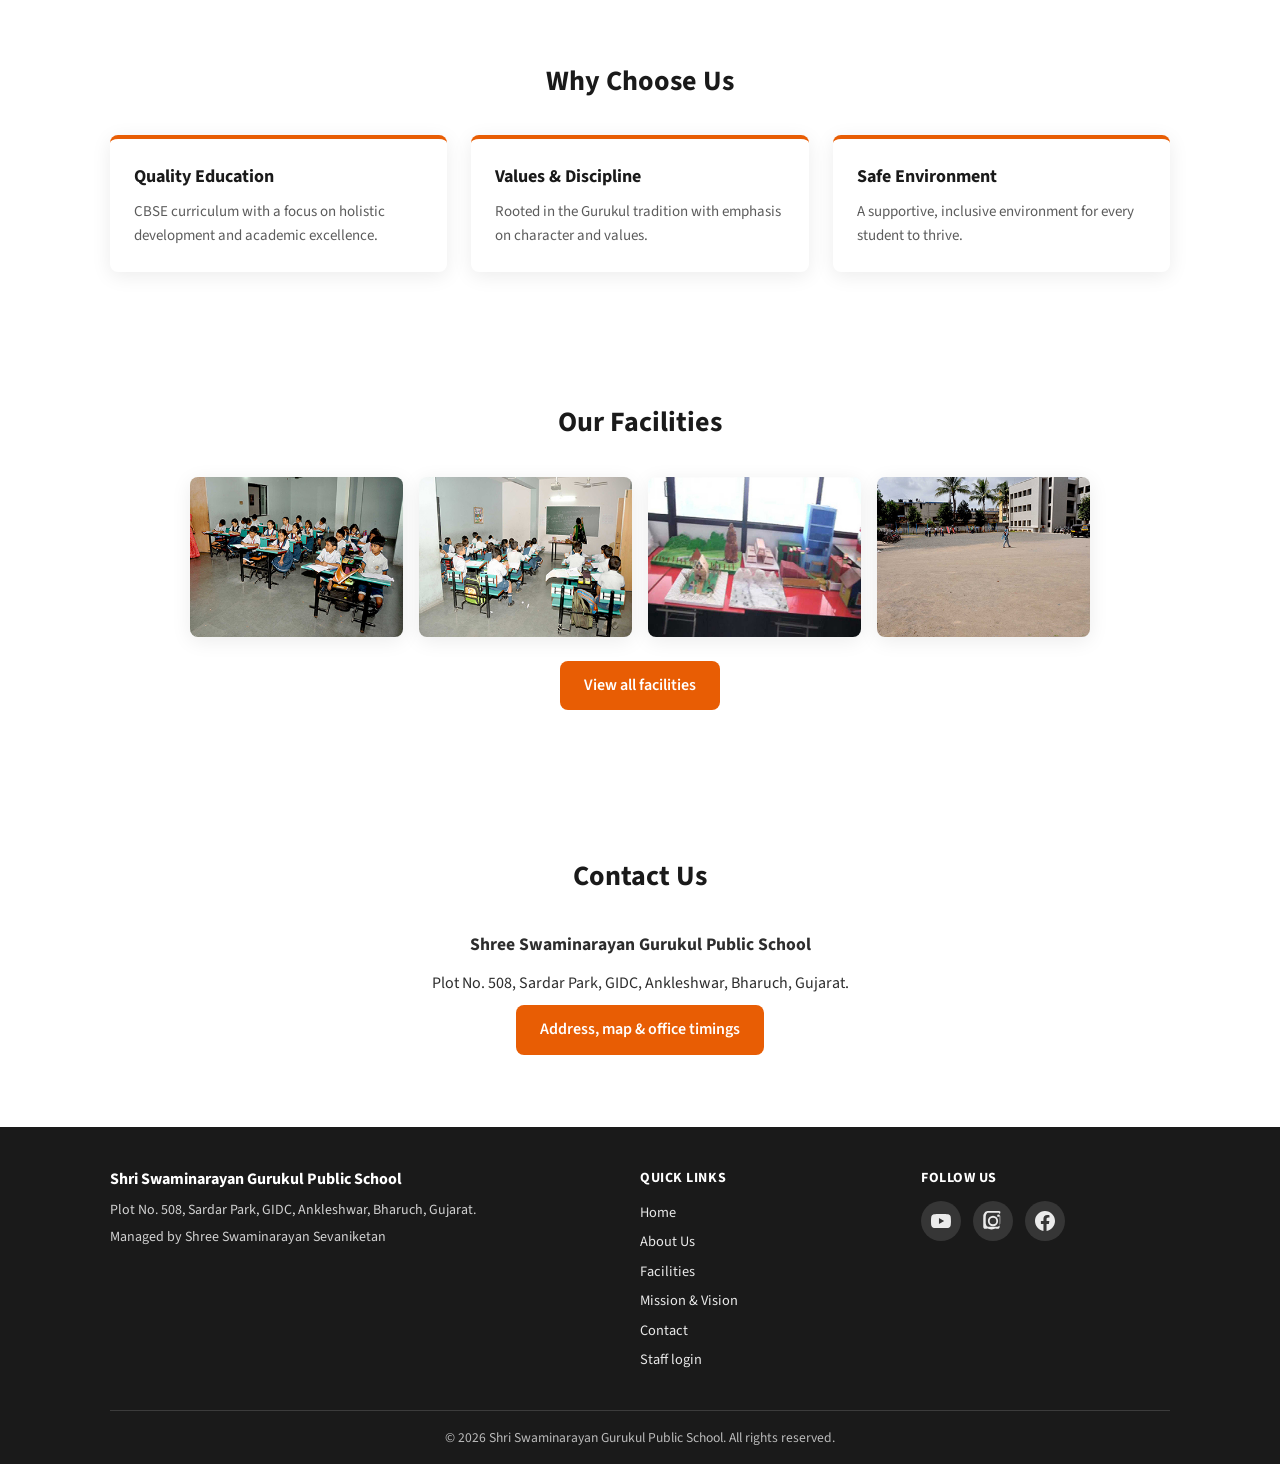
==== commit 2abce7b3: "Separate public site from staff area; add staff dashboard and staff-only nav" ====
--- a/index.html
+++ b/index.html
@@ -28,10 +28,7 @@
           <li><a href="about.html" class="nav-link">About Us</a></li>
           <li><a href="facilities.html" class="nav-link">Facilities</a></li>
           <li><a href="contact.html" class="nav-link">Contact</a></li>
-          <li><a href="attendance.html" class="nav-link">Attendance</a></li>
-          <li><a href="fee-structure.html" class="nav-link">Fee structure</a></li>
-          <li><a href="record-payment.html" class="nav-link">Record payment</a></li>
-          <li><a href="payment-history.html" class="nav-link">Payment history</a></li>
+          <li><a href="login.html?redirect=staff-portal.html" class="nav-link nav-staff">Staff login</a></li>
         </ul>
       </nav>
     </div>
@@ -168,10 +165,7 @@
             <li><a href="facilities.html">Facilities</a></li>
             <li><a href="index.html#mission-vision">Mission &amp; Vision</a></li>
             <li><a href="contact.html">Contact</a></li>
-            <li><a href="attendance.html">Attendance</a></li>
-            <li><a href="fee-structure.html">Fee structure</a></li>
-            <li><a href="record-payment.html">Record payment</a></li>
-            <li><a href="payment-history.html">Payment history</a></li>
+            <li><a href="login.html?redirect=staff-portal.html">Staff login</a></li>
           </ul>
         </div>
         <div class="footer-social">
--- a/css/styles.css
+++ b/css/styles.css
@@ -158,6 +158,138 @@
   color: var(--color-white);
 }
 
+/* Discrete entry point for staff tools (public site header only) */
+.nav-link.nav-staff {
+  background: rgba(0, 0, 0, 0.22);
+  border: 1px solid rgba(255, 255, 255, 0.18);
+}
+.nav-link.nav-staff:hover,
+.nav-link.nav-staff.active {
+  background: rgba(255, 255, 255, 0.12);
+  border-color: rgba(255, 255, 255, 0.28);
+}
+
+/* Staff-only pages: distinct from public marketing header */
+.header--staff {
+  border-top: 3px solid var(--color-primary);
+}
+
+/* Staff dashboard (landing — tools live in header nav only) */
+.staff-portal-section {
+  background: var(--color-light, #f8f6f2);
+}
+.page-hero--dashboard {
+  padding: 2.25rem 0 2.5rem;
+}
+.staff-dash {
+  display: flex;
+  flex-direction: column;
+  gap: 1.5rem;
+  max-width: 52rem;
+}
+.staff-dash-welcome {
+  display: flex;
+  flex-wrap: wrap;
+  align-items: flex-start;
+  justify-content: space-between;
+  gap: 1rem;
+  padding: 1.35rem 1.5rem;
+  background: var(--color-white);
+  border-radius: var(--radius);
+  box-shadow: var(--shadow);
+  border: 1px solid rgba(0, 0, 0, 0.06);
+}
+.staff-dash-welcome-title {
+  margin: 0 0 0.35rem;
+  font-size: 1.5rem;
+  font-weight: 700;
+  color: var(--color-dark);
+}
+.staff-dash-welcome-meta {
+  margin: 0 0 0.5rem;
+  font-size: 0.9rem;
+  color: var(--color-muted, #5c5c5c);
+}
+.staff-dash-welcome-id {
+  margin: 0;
+  font-size: 0.95rem;
+  color: var(--color-text);
+  font-weight: 600;
+}
+.staff-dash-welcome-actions {
+  flex-shrink: 0;
+  margin-left: auto;
+}
+.staff-dash-guide {
+  padding: 1.25rem 1.35rem;
+  background: var(--color-white);
+  border-radius: var(--radius);
+  box-shadow: var(--shadow);
+  border-left: 4px solid var(--color-primary);
+}
+.staff-dash-guide-title {
+  margin: 0 0 0.5rem;
+  font-size: 1.0625rem;
+  font-weight: 700;
+  color: var(--color-dark);
+}
+.staff-dash-guide-text {
+  margin: 0;
+  font-size: 0.98rem;
+  line-height: 1.6;
+  color: var(--color-text);
+}
+.staff-dash-future {
+  padding: 0;
+}
+.staff-dash-future-title {
+  margin: 0 0 0.35rem;
+  font-size: 1.0625rem;
+  font-weight: 700;
+  color: var(--color-dark);
+}
+.staff-dash-future-lead {
+  margin: 0 0 1rem;
+  font-size: 0.92rem;
+  line-height: 1.5;
+  color: var(--color-muted, #5c5c5c);
+}
+.staff-dash-placeholders {
+  list-style: none;
+  margin: 0;
+  padding: 0;
+  display: grid;
+  gap: 0.75rem;
+  grid-template-columns: 1fr;
+}
+@media (min-width: 640px) {
+  .staff-dash-placeholders {
+    grid-template-columns: repeat(3, 1fr);
+  }
+}
+.staff-dash-placeholder {
+  display: flex;
+  flex-direction: column;
+  gap: 0.2rem;
+  margin: 0;
+  padding: 1rem 1rem 1.1rem;
+  background: rgba(255, 255, 255, 0.65);
+  border: 1px dashed rgba(0, 0, 0, 0.14);
+  border-radius: var(--radius);
+  min-height: 4.5rem;
+}
+.staff-dash-placeholder-label {
+  font-size: 0.9rem;
+  font-weight: 700;
+  color: var(--color-muted, #5c5c5c);
+}
+.staff-dash-placeholder-hint {
+  font-size: 0.8rem;
+  line-height: 1.4;
+  color: rgba(92, 92, 92, 0.85);
+  font-style: italic;
+}
+
 /* ----- Hero ----- */
 .hero {
   position: relative;
@@ -347,6 +479,17 @@
   font-size: 1rem;
   color: rgba(255, 255, 255, 0.85);
 }
+.page-hero-subtitle a,
+.page-hero-inline {
+  color: var(--color-primary);
+  font-weight: 600;
+  text-decoration: underline;
+  text-underline-offset: 2px;
+}
+.page-hero-subtitle a:hover,
+.page-hero-inline:hover {
+  color: #ffb46b;
+}
 
 /* ----- About page: Principal ----- */
 .principal-message {
